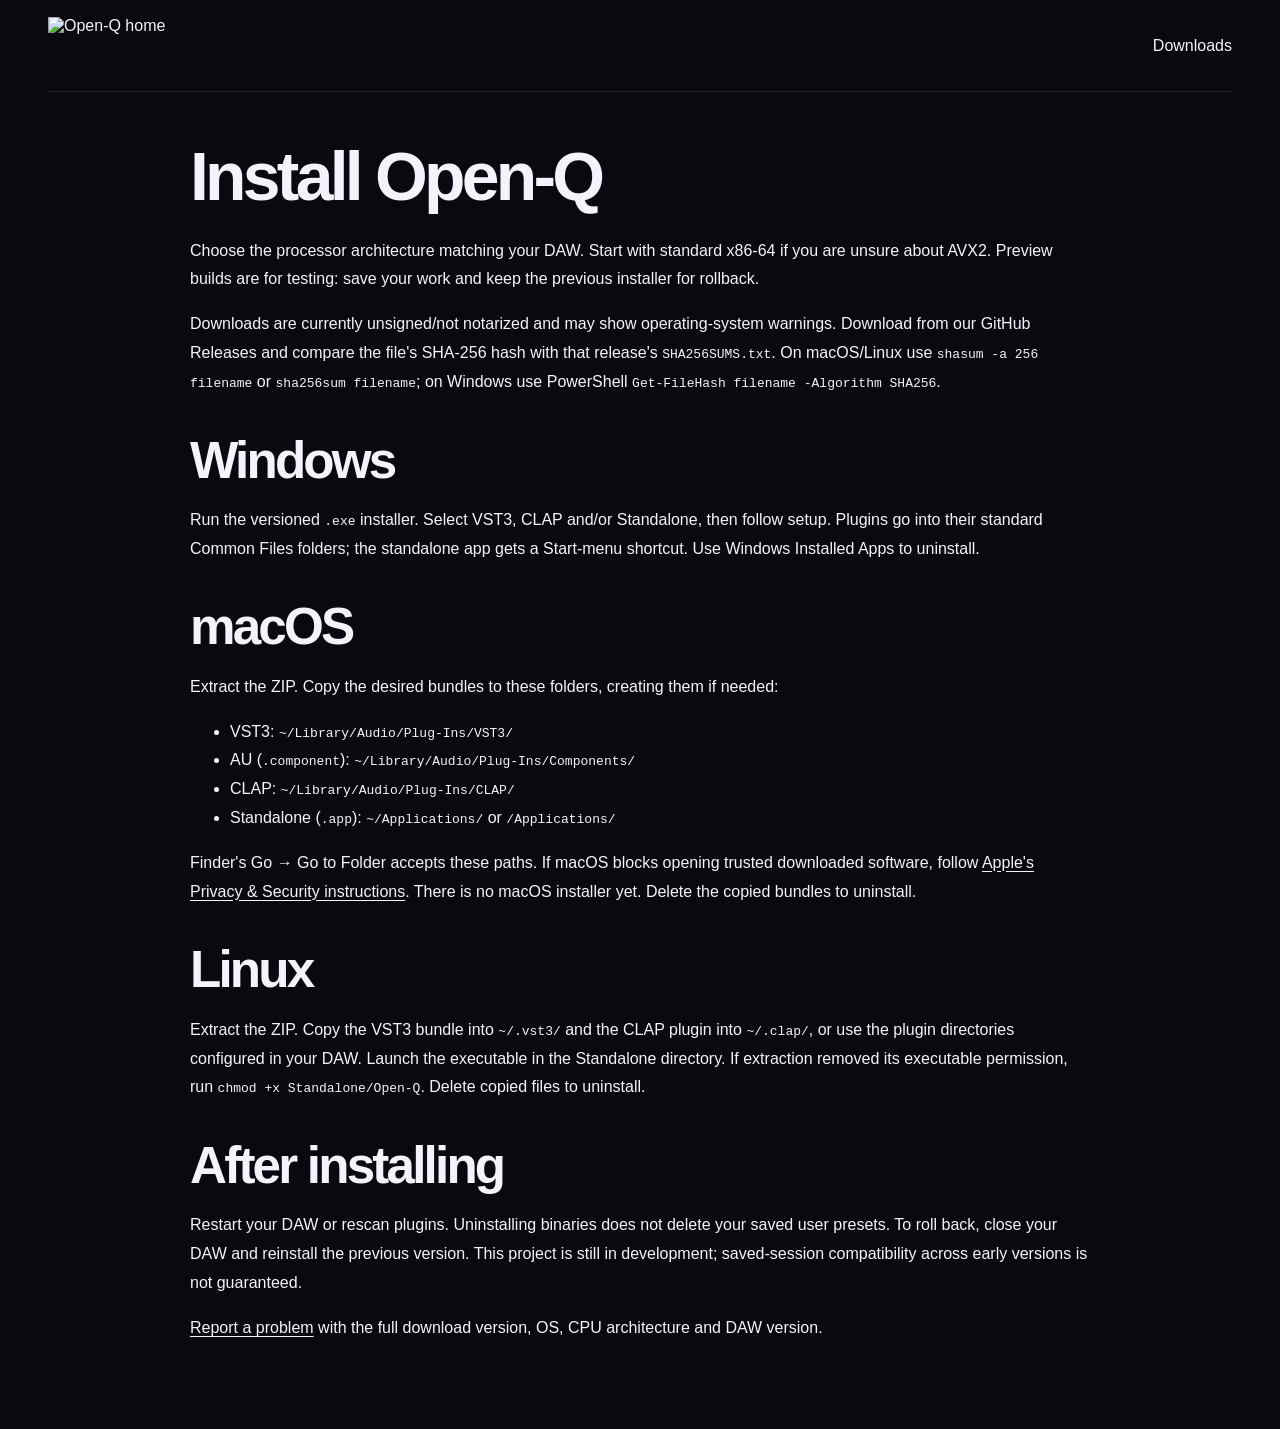
==== website/install.html @ 4629e697 "Add initial website structure and testing for download channels" ====
<!doctype html>
<html lang="en">
<head>
    <meta charset="utf-8">
    <meta name="viewport" content="width=device-width, initial-scale=1">
    <title>Install Open-Q</title>
    <link rel="stylesheet" href="styles.css">
</head>
<body>
    <header class="site-header"><a class="brand" href="index.html"><img src="assets/OpenQ_Logo_White.svg" alt="Open-Q home"></a><a href="index.html#downloads">Downloads</a></header>
    <main class="section-wrap install-guide">
        <h1>Install Open-Q</h1>
        <p>Choose the processor architecture matching your DAW. Start with standard x86-64 if you are unsure about AVX2. Preview builds are for testing: save your work and keep the previous installer for rollback.</p>
        <p>Downloads are currently unsigned/not notarized and may show operating-system warnings. Download from our GitHub Releases and compare the file's SHA-256 hash with that release's <code>SHA256SUMS.txt</code>. On macOS/Linux use <code>shasum -a 256 filename</code> or <code>sha256sum filename</code>; on Windows use PowerShell <code>Get-FileHash filename -Algorithm SHA256</code>.</p>
        <h2>Windows</h2>
        <p>Run the versioned <code>.exe</code> installer. Select VST3, CLAP and/or Standalone, then follow setup. Plugins go into their standard Common Files folders; the standalone app gets a Start-menu shortcut. Use Windows Installed Apps to uninstall.</p>
        <h2>macOS</h2>
        <p>Extract the ZIP. Copy the desired bundles to these folders, creating them if needed:</p>
        <ul>
            <li>VST3: <code>~/Library/Audio/Plug-Ins/VST3/</code></li>
            <li>AU (<code>.component</code>): <code>~/Library/Audio/Plug-Ins/Components/</code></li>
            <li>CLAP: <code>~/Library/Audio/Plug-Ins/CLAP/</code></li>
            <li>Standalone (<code>.app</code>): <code>~/Applications/</code> or <code>/Applications/</code></li>
        </ul>
        <p>Finder's Go → Go to Folder accepts these paths. If macOS blocks opening trusted downloaded software, follow <a href="https://support.apple.com/en-us/102445">Apple's Privacy &amp; Security instructions</a>. There is no macOS installer yet. Delete the copied bundles to uninstall.</p>
        <h2>Linux</h2>
        <p>Extract the ZIP. Copy the VST3 bundle into <code>~/.vst3/</code> and the CLAP plugin into <code>~/.clap/</code>, or use the plugin directories configured in your DAW. Launch the executable in the Standalone directory. If extraction removed its executable permission, run <code>chmod +x Standalone/Open-Q</code>. Delete copied files to uninstall.</p>
        <h2>After installing</h2>
        <p>Restart your DAW or rescan plugins. Uninstalling binaries does not delete your saved user presets. To roll back, close your DAW and reinstall the previous version. This project is still in development; saved-session compatibility across early versions is not guaranteed.</p>
        <p><a href="https://github.com/Yohansenanayake/Open-Q/issues">Report a problem</a> with the full download version, OS, CPU architecture and DAW version.</p>
    </main>
</body>
</html>
---- website/styles.css ----
:root {
    color-scheme: dark;
    --ink: #f3f4fb;
    --muted: #9da2b3;
    --subtle: #6f7486;
    --background: #090a10;
    --surface: #11121b;
    --surface-raised: #171824;
    --line: rgba(215, 220, 255, 0.11);
    --violet: #8b5cff;
    --blue: #667cff;
    --cyan: #a4e7f2;
    --mono: "SFMono-Regular", Consolas, "Liberation Mono", monospace;
    --sans: Inter, "Segoe UI", Arial, sans-serif;
    --display: Inter, "Segoe UI", Arial, sans-serif;
}

* {
    box-sizing: border-box;
}

html {
    scroll-behavior: smooth;
}

body {
    margin: 0;
    background: var(--background);
    color: var(--ink);
    font-family: var(--sans);
    -webkit-font-smoothing: antialiased;
}

a {
    color: inherit;
    text-decoration: none;
}

.site-header {
    position: relative;
    z-index: 2;
    display: flex;
    align-items: center;
    justify-content: space-between;
    width: min(1320px, calc(100% - 96px));
    height: 92px;
    margin: 0 auto;
    border-bottom: 1px solid var(--line);
}

.brand {
    display: inline-flex;
    align-items: center;
    width: 145px;
    height: 58px;
}

.brand img,
.footer-brand img {
    display: block;
    width: 100%;
    height: 100%;
    object-fit: contain;
}

.main-nav {
    display: flex;
    gap: 42px;
    margin-left: 50px;
}

.main-nav a,
.site-footer nav a {
    color: #b7bac8;
    font-size: 13px;
    transition: color 160ms ease;
}

.main-nav a:hover,
.site-footer nav a:hover {
    color: var(--ink);
}

.header-download {
    display: inline-flex;
    align-items: center;
    gap: 12px;
    color: var(--ink);
    font-size: 13px;
    font-weight: 700;
}

.header-download span {
    color: var(--cyan);
}

.hero {
    position: relative;
    display: grid;
    grid-template-columns: minmax(330px, 0.82fr) minmax(0, 1.18fr);
    align-items: center;
    gap: 4.5%;
    width: min(1320px, calc(100% - 96px));
    min-height: 640px;
    margin: 0 auto;
    padding: 46px 0 76px;
}

.hero-glow {
    position: absolute;
    z-index: -1;
    top: 44px;
    left: -180px;
    width: 550px;
    height: 460px;
    border-radius: 50%;
    background: radial-gradient(ellipse, rgba(90, 67, 196, 0.13), transparent 68%);
    pointer-events: none;
}

.hero-copy {
    position: relative;
    z-index: 1;
    padding: 0 0 26px;
}

.eyebrow {
    margin: 0 0 22px;
    color: #b8a7ff;
    font: 500 10px/1.4 var(--mono);
    letter-spacing: 0.15em;
}

.status-dot {
    display: inline-block;
    width: 7px;
    height: 7px;
    margin: 0 8px 1px 0;
    border-radius: 50%;
    background: #91e2d3;
    box-shadow: 0 0 12px rgba(145, 226, 211, 0.5);
}

h1,
h2,
h3,
h4,
p {
    margin-top: 0;
}

h1,
h2 {
    font-family: var(--display);
    letter-spacing: -0.055em;
}

h1 {
    margin-bottom: 24px;
    font-size: clamp(48px, 5.3vw, 76px);
    font-weight: 600;
    line-height: 1.04;
}

h1 span,
h2 span {
    color: #aaa1c7;
    font-weight: 400;
}

.hero-description {
    max-width: 470px;
    margin-bottom: 32px;
    color: #a5a8b7;
    font-size: 16px;
    line-height: 1.8;
}

.hero-actions {
    display: flex;
    flex-wrap: wrap;
    gap: 12px;
}

.button {
    display: inline-flex;
    min-height: 50px;
    align-items: center;
    justify-content: center;
    gap: 22px;
    padding: 0 20px;
    border: 1px solid transparent;
    border-radius: 6px;
    font-size: 12px;
    font-weight: 700;
    transition: transform 160ms ease, border-color 160ms ease, background 160ms ease;
}

.button:hover {
    transform: translateY(-2px);
}

.button-primary {
    background: linear-gradient(110deg, #8261f5, #7356df);
    box-shadow: 0 9px 30px rgba(93, 65, 215, 0.22);
}

.button-primary:hover {
    background: linear-gradient(110deg, #967cff, #8368f0);
}

.button-secondary {
    border-color: rgba(226, 226, 244, 0.18);
    color: #e6e5ee;
}

.button-secondary:hover {
    border-color: rgba(226, 226, 244, 0.42);
}

.hero-note {
    margin: 16px 0 25px;
    color: var(--subtle);
    font-size: 11px;
}

.format-list {
    display: flex;
    flex-wrap: wrap;
    gap: 8px;
}

.format-list span {
    padding: 7px 10px;
    border: 1px solid var(--line);
    border-radius: 3px;
    color: #b1b5c5;
    font: 10px var(--mono);
    letter-spacing: 0.02em;
}

.hero-art {
    position: relative;
    align-self: center;
    margin-right: -110px;
}

.hero-art::before {
    position: absolute;
    z-index: -1;
    inset: 12% 0 6% 14%;
    border-radius: 50%;
    background: rgba(92, 63, 209, 0.2);
    content: "";
    filter: blur(80px);
}

.hero-art img {
    display: block;
    width: 100%;
    border: 1px solid rgba(155, 159, 255, 0.14);
    border-radius: 5px;
    box-shadow: 0 24px 80px rgba(0, 0, 0, 0.42);
}

.art-caption {
    display: flex;
    align-items: center;
    gap: 10px;
    margin-top: 15px;
    color: #777b8c;
    font: 9px var(--mono);
    letter-spacing: 0.13em;
}

.caption-line {
    width: 22px;
    height: 1px;
    background: var(--violet);
}

.scroll-cue {
    position: absolute;
    bottom: 24px;
    left: 0;
    display: flex;
    align-items: center;
    gap: 10px;
    color: #797d8d;
    font: 9px var(--mono);
    letter-spacing: 0.12em;
}

.scroll-cue span {
    color: var(--cyan);
    font-size: 15px;
}

.section-wrap {
    width: min(1120px, calc(100% - 96px));
    margin-right: auto;
    margin-left: auto;
}

.intro {
    padding-top: 116px;
    padding-bottom: 120px;
    border-top: 1px solid var(--line);
}

.section-heading {
    max-width: 570px;
}

.section-heading .eyebrow,
.screen-heading .eyebrow,
.support-copy .eyebrow {
    margin-bottom: 17px;
}

h2 {
    margin-bottom: 17px;
    font-size: clamp(36px, 4vw, 52px);
    font-weight: 600;
    line-height: 1.12;
}

.section-heading > p:last-child,
.screen-heading > p,
.support-copy > p:not(.eyebrow) {
    color: var(--muted);
    font-size: 14px;
    line-height: 1.8;
}

.feature-grid {
    display: grid;
    grid-template-columns: repeat(3, 1fr);
    gap: 16px;
    margin-top: 56px;
}

.feature-card {
    min-height: 190px;
    padding: 27px 25px;
    border: 1px solid var(--line);
    background: linear-gradient(135deg, rgba(255, 255, 255, 0.025), rgba(255, 255, 255, 0.005));
}

.feature-number {
    display: inline-block;
    margin-bottom: 28px;
    color: #a895ff;
    font: 11px var(--mono);
}

.feature-card h3,
.download-card h4 {
    margin-bottom: 9px;
    font-family: var(--display);
    font-size: 16px;
    font-weight: 600;
    letter-spacing: -0.02em;
}

.feature-card p,
.download-card > p {
    margin-bottom: 0;
    color: var(--muted);
    font-size: 12px;
    line-height: 1.75;
}

.screen-section {
    padding-bottom: 122px;
}

.screen-heading {
    display: flex;
    align-items: end;
    justify-content: space-between;
    gap: 40px;
    margin-bottom: 34px;
}

.screen-heading h2 {
    margin-bottom: 0;
}

.screen-heading > p {
    max-width: 360px;
    margin-bottom: 5px;
}

.editor-screenshot {
    display: block;
    width: 100%;
    height: auto;
    border: 1px solid rgba(191, 181, 255, 0.17);
    border-radius: 5px;
    box-shadow: 0 25px 70px rgba(0, 0, 0, 0.38);
}

.secondary-shot {
    display: grid;
    grid-template-columns: minmax(220px, 0.7fr) 1fr;
    align-items: center;
    gap: 30px;
    max-width: 710px;
    margin: 26px 0 0 auto;
}

.secondary-shot > p {
    margin: 0;
    color: var(--muted);
    font-size: 12px;
    line-height: 1.7;
}

.download-section {
    padding: 105px 0 100px;
    border-top: 1px solid var(--line);
    border-bottom: 1px solid var(--line);
    background:
        radial-gradient(ellipse at 50% 0, rgba(93, 74, 194, 0.11), transparent 48%),
        #0d0e15;
}

.download-heading {
    max-width: 650px;
    margin: 0 auto;
    text-align: center;
}

.download-grid {
    display: grid;
    grid-template-columns: repeat(3, 1fr);
    align-items: stretch;
    gap: 15px;
    margin-top: 52px;
}

.download-card {
    position: relative;
    display: flex;
    min-height: 322px;
    flex-direction: column;
    align-items: flex-start;
    padding: 27px 24px 22px;
    border: 1px solid var(--line);
    background: rgba(20, 21, 31, 0.78);
}

.download-card-featured {
    border-color: rgba(151, 127, 255, 0.49);
    background: linear-gradient(150deg, rgba(99, 73, 192, 0.13), rgba(20, 21, 31, 0.85) 47%);
}

.recommended-label {
    position: absolute;
    top: -1px;
    right: 18px;
    padding: 7px 9px;
    background: #6951be;
    color: #f4efff;
    font: 8px var(--mono);
    letter-spacing: 0.1em;
}

.platform-icon {
    display: grid;
    width: 34px;
    height: 34px;
    place-items: center;
    margin-bottom: 17px;
    border: 1px solid rgba(199, 193, 255, 0.18);
    border-radius: 4px;
    color: #bcb0ff;
    font-size: 19px;
}

.download-card h4 {
    margin-bottom: 8px;
    font-size: 18px;
}

.download-card > p {
    min-height: 42px;
    margin-bottom: 19px;
}

.download-link {
    display: flex;
    width: 100%;
    min-height: 41px;
    align-items: center;
    justify-content: space-between;
    margin-top: auto;
    padding: 0 12px;
    border-radius: 4px;
    background: #7760df;
    color: white;
    font-size: 11px;
    font-weight: 700;
    transition: background 160ms ease;
}

.download-link:hover {
    background: #8d78f5;
}

.download-link-secondary {
    min-height: 34px;
    margin-top: 7px;
    border: 1px solid var(--line);
    background: transparent;
    color: #c2c2d0;
    font-weight: 500;
}

.download-link-secondary:hover {
    background: rgba(255, 255, 255, 0.06);
}

.package-label {
    margin-top: 12px;
    color: #777b8c;
    font: 8px var(--mono);
    letter-spacing: 0.06em;
}

.advanced-builds {
    width: 100%;
    margin-top: 13px;
    border-top: 1px solid var(--line);
    color: #999daf;
    font-size: 10px;
}

.advanced-builds summary {
    padding-top: 11px;
    cursor: pointer;
    list-style-position: inside;
}

.advanced-builds a {
    display: block;
    padding: 9px 0 0 13px;
    color: #b6b5c5;
    line-height: 1.5;
}

.advanced-builds a:hover {
    color: white;
}

.release-note {
    margin: 23px 0 0;
    color: #777b8c;
    font-size: 10px;
    text-align: center;
}

.support-section {
    padding-top: 110px;
    padding-bottom: 110px;
}

.support-card {
    position: relative;
    min-height: 330px;
    overflow: hidden;
    padding: 57px 64px;
    border: 1px solid rgba(180, 161, 255, 0.2);
    background:
        radial-gradient(ellipse at 84% 25%, rgba(125, 80, 212, 0.24), transparent 36%),
        linear-gradient(115deg, #171621, #11121a 70%);
}

.support-copy {
    position: relative;
    z-index: 1;
    max-width: 520px;
}

.support-copy h2 {
    font-size: clamp(37px, 4vw, 50px);
}

.support-copy > p:not(.eyebrow) {
    max-width: 470px;
    margin-bottom: 22px;
}

.button-coffee {
    gap: 12px;
    min-height: 44px;
    border-color: #ffdd00;
    background: #ffdd00;
    color: #171500;
    box-shadow: 0 7px 24px rgba(255, 221, 0, 0.16);
}

.button-coffee:hover {
    border-color: #ffe95c;
    background: #ffe95c;
    box-shadow: 0 9px 28px rgba(255, 221, 0, 0.24);
}

.coffee-icon {
    width: 19px;
    height: 19px;
    flex: 0 0 auto;
    stroke: currentColor;
    stroke-linecap: round;
    stroke-linejoin: round;
    stroke-width: 1.7;
}

.coffee-once {
    padding: 5px 6px;
    border: 1px solid rgba(23, 21, 0, 0.24);
    border-radius: 3px;
    font: 8px var(--mono);
    letter-spacing: 0.05em;
}

.support-orb {
    position: absolute;
    top: -80px;
    right: 8%;
    width: 380px;
    height: 380px;
    border: 1px solid rgba(181, 164, 255, 0.12);
    border-radius: 50%;
    background: radial-gradient(circle at 37% 33%, rgba(126, 87, 255, 0.32), rgba(57, 48, 101, 0.12) 40%, transparent 68%);
    box-shadow: inset 0 0 70px rgba(149, 126, 255, 0.09), 0 0 70px rgba(91, 67, 192, 0.13);
}

.support-orb::before,
.support-orb::after {
    position: absolute;
    inset: 29px;
    border: 1px solid rgba(181, 164, 255, 0.12);
    border-radius: 50%;
    content: "";
}

.support-orb::after {
    inset: 63px;
    border-color: rgba(181, 164, 255, 0.1);
}

.support-stamp {
    position: absolute;
    top: 48px;
    right: 65px;
    display: flex;
    width: 90px;
    height: 90px;
    flex-direction: column;
    align-items: center;
    justify-content: center;
    gap: 4px;
    transform: rotate(9deg);
    border: 1px solid rgba(210, 197, 255, 0.45);
    border-radius: 50%;
    background: rgba(29, 26, 47, 0.78);
    color: #d5ccff;
    text-align: center;
}

.support-stamp span {
    font: 8px/1.4 var(--mono);
    letter-spacing: 0.07em;
}

.support-stamp b {
    font-size: 17px;
    font-weight: 400;
}

.site-footer {
    display: grid;
    grid-template-columns: auto 1fr auto;
    align-items: center;
    gap: 10px 24px;
    width: min(1320px, calc(100% - 96px));
    min-height: 110px;
    margin: 0 auto;
    border-top: 1px solid var(--line);
}

.footer-brand {
    width: 92px;
    height: 37px;
    grid-row: span 2;
}

.site-footer > p {
    margin: 0;
    color: #777b8c;
    font-size: 10px;
}

.site-footer nav {
    display: flex;
    grid-column: 3;
    grid-row: 1;
    gap: 22px;
}

.site-footer nav a,
.copyright {
    color: #85899a;
    font-size: 10px;
}

.copyright {
    grid-column: 3;
    grid-row: 2;
    text-align: right;
}

:focus-visible {
    outline: 2px solid #b5a4ff;
    outline-offset: 4px;
}

@media (max-width: 1000px) {
    .site-header,
    .hero,
    .section-wrap,
    .site-footer {
        width: min(100% - 56px, 800px);
    }

    .hero {
        grid-template-columns: 1fr 1.15fr;
        gap: 24px;
        min-height: 570px;
    }

    .hero-art {
        margin-right: -70px;
    }

    .main-nav {
        gap: 24px;
        margin-left: 0;
    }

    .support-card {
        padding-left: 42px;
    }

    .support-orb {
        right: -7%;
    }

    .support-stamp {
        right: 25px;
    }
}

@media (max-width: 720px) {
    .site-header,
    .hero,
    .section-wrap,
    .site-footer {
        width: calc(100% - 40px);
    }

    .site-header {
        height: 76px;
    }

    .brand {
        width: 112px;
        height: 45px;
    }

    .main-nav {
        display: none;
    }

    .header-download {
        font-size: 12px;
    }

    .hero {
        display: flex;
        min-height: auto;
        flex-direction: column;
        align-items: stretch;
        gap: 35px;
        padding: 74px 0 82px;
    }

    .hero-copy {
        padding: 0;
    }

    h1 {
        font-size: clamp(48px, 12vw, 68px);
    }

    .hero-description {
        font-size: 14px;
    }

    .hero-art {
        margin: 0 -12px;
    }

    .art-caption {
        margin-left: 12px;
    }

    .scroll-cue {
        bottom: 26px;
    }

    .intro {
        padding-top: 80px;
        padding-bottom: 84px;
    }

    .feature-grid,
    .download-grid {
        grid-template-columns: 1fr;
        gap: 12px;
        margin-top: 34px;
    }

    .feature-card {
        min-height: 0;
    }

    .feature-number {
        margin-bottom: 18px;
    }

    .screen-section {
        padding-bottom: 82px;
    }

    .screen-heading {
        display: block;
    }

    .screen-heading > p {
        margin-top: 18px;
    }

    .secondary-shot {
        grid-template-columns: 1fr;
        gap: 14px;
        margin-top: 18px;
    }

    .download-section {
        padding: 80px 0;
    }

    .download-card {
        min-height: 300px;
    }

    .download-card > p {
        min-height: 0;
    }

    .support-section {
        padding-top: 70px;
        padding-bottom: 72px;
    }

    .support-card {
        min-height: 0;
        padding: 38px 25px;
    }

    .support-copy {
        max-width: 100%;
    }

    .support-copy > p:not(.eyebrow) {
        max-width: 100%;
    }

    .support-orb {
        top: auto;
        right: -120px;
        bottom: -180px;
        width: 310px;
        height: 310px;
    }

    .support-stamp {
        top: 22px;
        right: 18px;
        width: 65px;
        height: 65px;
    }

    .support-stamp span {
        font-size: 6px;
    }

    .support-stamp b {
        font-size: 13px;
    }

    .site-footer {
        grid-template-columns: 1fr auto;
        gap: 15px;
        padding: 24px 0;
    }

    .footer-brand {
        grid-row: auto;
    }

    .site-footer > p {
        grid-column: 1 / -1;
        grid-row: 2;
    }

    .site-footer nav {
        grid-column: 1 / -1;
        grid-row: 3;
        flex-wrap: wrap;
        gap: 12px 20px;
    }

    .copyright {
        grid-column: 2;
        grid-row: 1;
    }
}

@media (prefers-reduced-motion: reduce) {
    *,
    *::before,
    *::after {
        scroll-behavior: auto !important;
        transition-duration: 0.01ms !important;
    }
}

.release-channel {
    margin-top: 54px;
}

.release-channel > h3 {
    font-size: 26px;
}

.release-channel > h3 span {
    margin-left: 10px;
    color: var(--cyan);
    font: 15px var(--mono);
}

.release-channel > p,
.download-unavailable {
    color: var(--muted);
    line-height: 1.7;
}

.release-links {
    display: flex;
    flex-wrap: wrap;
    gap: 12px 24px;
}

.release-links a,
.release-note a,
.install-guide a {
    text-decoration: underline;
    text-underline-offset: 3px;
}

.release-channel .download-grid {
    margin-top: 24px;
}

.install-guide {
    max-width: 900px;
    padding-top: 50px;
    padding-bottom: 70px;
    line-height: 1.8;
}

.install-guide h2 {
    margin-top: 35px;
}

.install-guide code {
    overflow-wrap: anywhere;
}
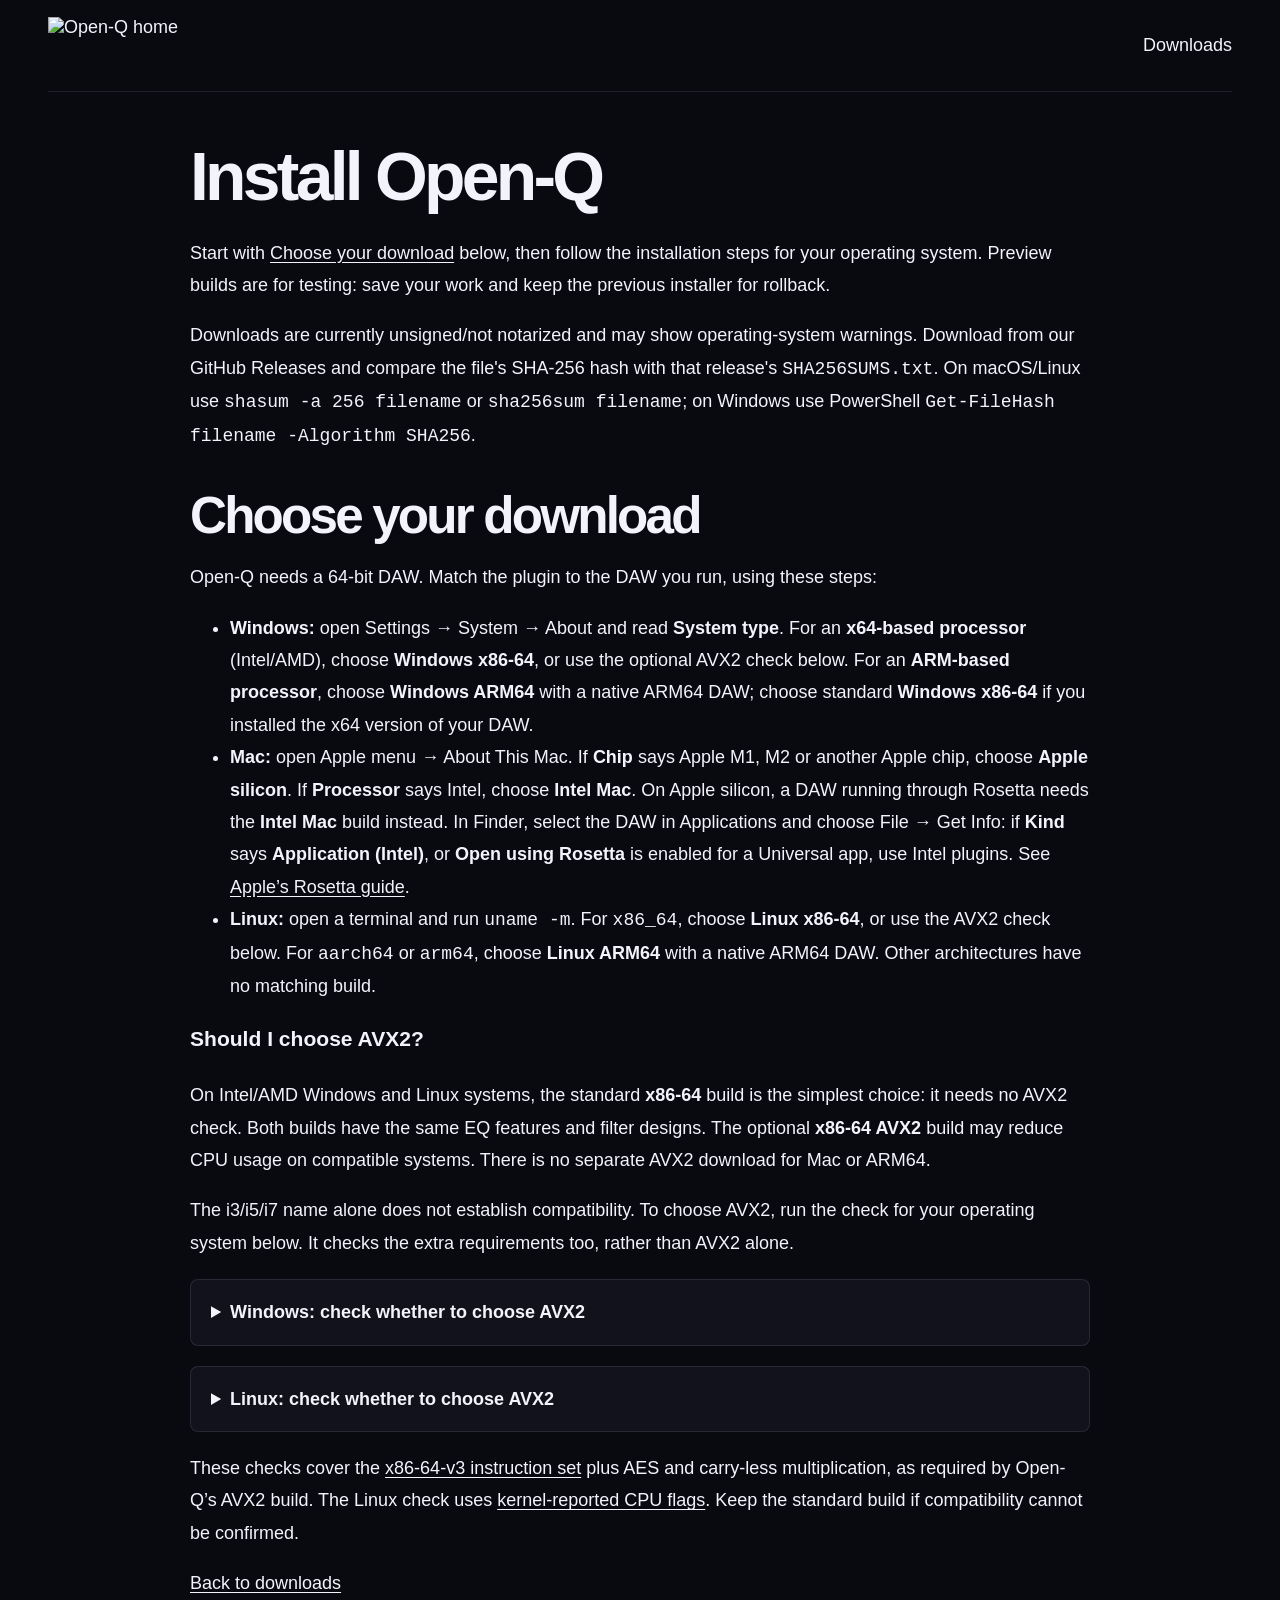
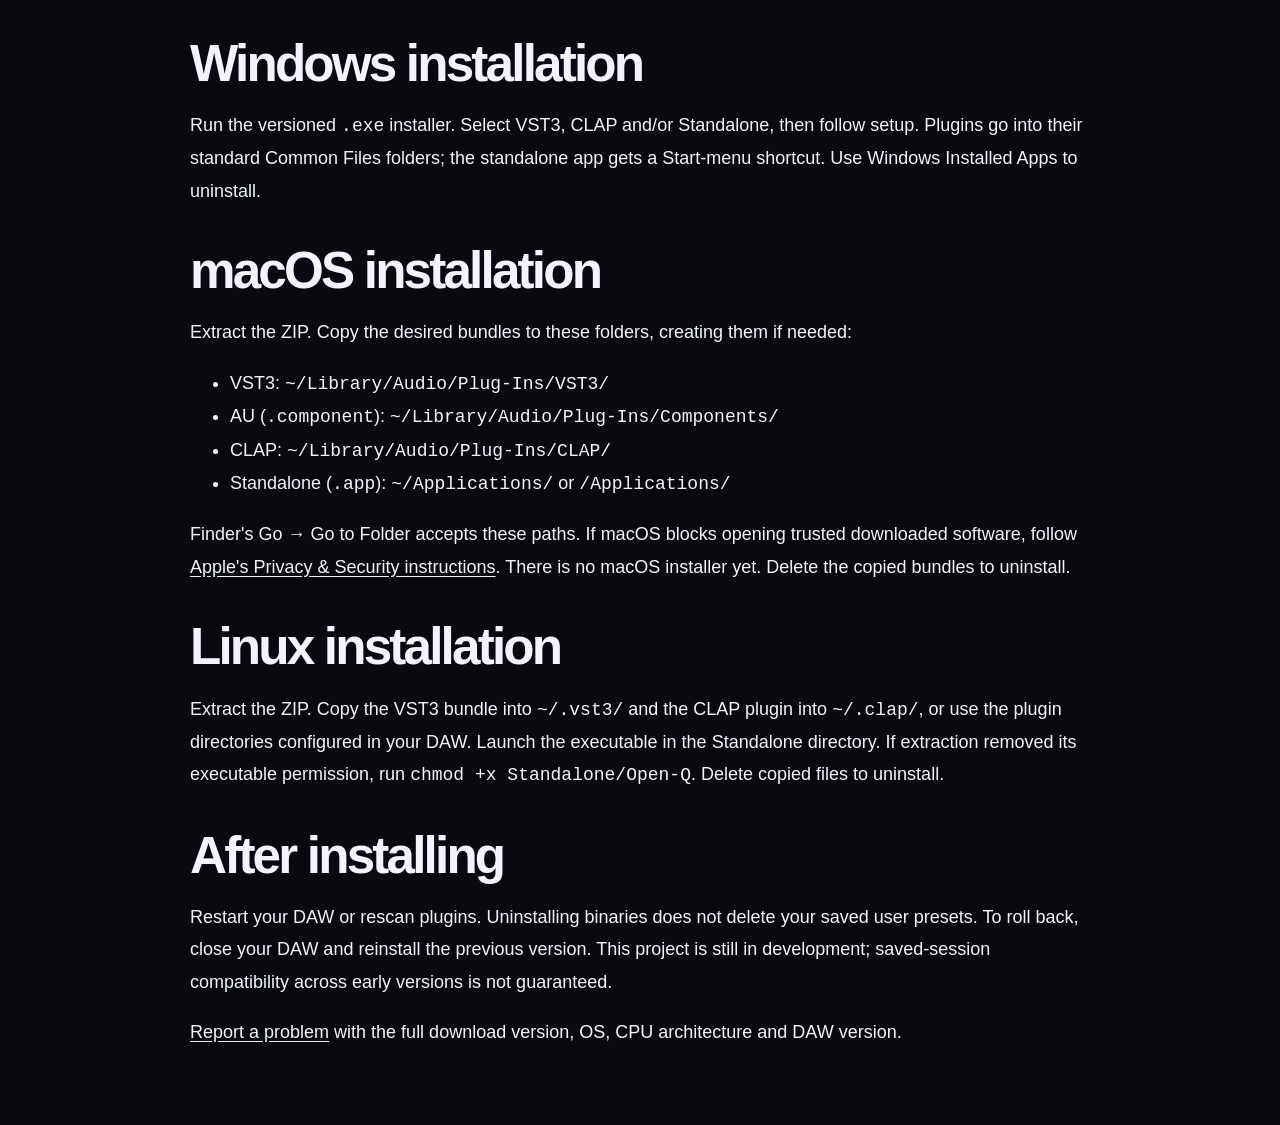
==== commit ccdd3c80: "feat: Enhance installation guide and add compatibility checks for AVX2" ====
--- a/website/install.html
+++ b/website/install.html
@@ -10,11 +10,60 @@
     <header class="site-header"><a class="brand" href="index.html"><img src="assets/OpenQ_Logo_White.svg" alt="Open-Q home"></a><a href="index.html#downloads">Downloads</a></header>
     <main class="section-wrap install-guide">
         <h1>Install Open-Q</h1>
-        <p>Choose the processor architecture matching your DAW. Start with standard x86-64 if you are unsure about AVX2. Preview builds are for testing: save your work and keep the previous installer for rollback.</p>
+        <p>Start with <a href="#choose-build">Choose your download</a> below, then follow the installation steps for your operating system. Preview builds are for testing: save your work and keep the previous installer for rollback.</p>
         <p>Downloads are currently unsigned/not notarized and may show operating-system warnings. Download from our GitHub Releases and compare the file's SHA-256 hash with that release's <code>SHA256SUMS.txt</code>. On macOS/Linux use <code>shasum -a 256 filename</code> or <code>sha256sum filename</code>; on Windows use PowerShell <code>Get-FileHash filename -Algorithm SHA256</code>.</p>
-        <h2>Windows</h2>
+        <section id="choose-build">
+            <h2>Choose your download</h2>
+            <p>Open-Q needs a 64-bit DAW. Match the plugin to the DAW you run, using these steps:</p>
+            <ul>
+                <li><strong>Windows:</strong> open Settings → System → About and read <strong>System type</strong>. For an <strong>x64-based processor</strong> (Intel/AMD), choose <strong>Windows x86-64</strong>, or use the optional AVX2 check below. For an <strong>ARM-based processor</strong>, choose <strong>Windows ARM64</strong> with a native ARM64 DAW; choose standard <strong>Windows x86-64</strong> if you installed the x64 version of your DAW.</li>
+                <li><strong>Mac:</strong> open Apple menu → About This Mac. If <strong>Chip</strong> says Apple M1, M2 or another Apple chip, choose <strong>Apple silicon</strong>. If <strong>Processor</strong> says Intel, choose <strong>Intel Mac</strong>. On Apple silicon, a DAW running through Rosetta needs the <strong>Intel Mac</strong> build instead. In Finder, select the DAW in Applications and choose File → Get Info: if <strong>Kind</strong> says <strong>Application (Intel)</strong>, or <strong>Open using Rosetta</strong> is enabled for a Universal app, use Intel plugins. See <a href="https://support.apple.com/en-us/102527">Apple’s Rosetta guide</a>.</li>
+                <li><strong>Linux:</strong> open a terminal and run <code>uname -m</code>. For <code>x86_64</code>, choose <strong>Linux x86-64</strong>, or use the AVX2 check below. For <code>aarch64</code> or <code>arm64</code>, choose <strong>Linux ARM64</strong> with a native ARM64 DAW. Other architectures have no matching build.</li>
+            </ul>
+            <h3 id="avx2">Should I choose AVX2?</h3>
+            <p>On Intel/AMD Windows and Linux systems, the standard <strong>x86-64</strong> build is the simplest choice: it needs no AVX2 check. Both builds have the same EQ features and filter designs. The optional <strong>x86-64 AVX2</strong> build may reduce CPU usage on compatible systems. There is no separate AVX2 download for Mac or ARM64.</p>
+            <p>The i3/i5/i7 name alone does not establish compatibility. To choose AVX2, run the check for your operating system below. It checks the extra requirements too, rather than AVX2 alone.</p>
+            <details class="compatibility-check">
+                <summary>Windows: check whether to choose AVX2</summary>
+                <ol>
+                    <li>For an Intel/AMD x64-based PC, download <a href="https://learn.microsoft.com/en-us/sysinternals/downloads/coreinfo">Coreinfo from Microsoft</a> and extract its ZIP.</li>
+                    <li>Open the extracted folder in File Explorer. Click the address bar, type <code>powershell</code>, and press Enter.</li>
+                    <li>Paste the whole block below and press Enter. Accept Microsoft’s licence if prompted. This checks your CPU features.</li>
+                </ol>
+                <pre tabindex="0" aria-label="Windows AVX2 compatibility check"><code id="windows-avx2-check">$required = &#x27;AVX AVX2 BMI1 BMI2 F16C FMA LZCNT MOVBE XSAVE OSXSAVE AES PCLMULDQ CX16 LAHF-SAHF POPCNT SSE3 SSSE3 SSE4.1 SSE4.2&#x27;.Split(&#x27; &#x27;)
+$report = &amp; .\Coreinfo64.exe -f 2&gt;&amp;1 | Out-String
+$passed = $LASTEXITCODE -eq 0
+foreach ($feature in $required) {
+    $pattern = &#x27;(?m)^[ \t]*&#x27; + [regex]::Escape($feature) + &#x27;[ \t]+\*&#x27;
+    if ($report -notmatch $pattern) { $passed = $false }
+}
+if ($passed) { &#x27;Choose Windows x86-64 AVX2&#x27; } else { &#x27;Choose Windows x86-64&#x27; }</code></pre>
+                <p><strong>Follow the printed choice:</strong> <code>Choose Windows x86-64 AVX2</code> means select that download under <strong>More builds</strong>. <code>Choose Windows x86-64</code> means select the standard Windows download. If Coreinfo cannot run or no choice appears, use standard x86-64.</p>
+            </details>
+            <details class="compatibility-check">
+                <summary>Linux: check whether to choose AVX2</summary>
+                <p>After confirming <code>uname -m</code> prints <code>x86_64</code>, paste the whole block into your terminal. It reads the CPU features reported by your kernel and checks every listed processor.</p>
+                <pre tabindex="0" aria-label="Linux AVX2 compatibility check"><code id="linux-avx2-check">awk &#x27;
+BEGIN {
+    n = split(&quot;avx avx2 bmi1 bmi2 f16c fma abm movbe xsave aes pclmulqdq cx16 lahf_lm popcnt pni ssse3 sse4_1 sse4_2&quot;, required)
+    ok = 1
+}
+/^flags[[:space:]]*:/ {
+    seen = 1
+    for (i = 1; i &lt;= n; i++)
+        if ($0 !~ (&quot;(^|[[:space:]])&quot; required[i] &quot;([[:space:]]|$)&quot;)) ok = 0
+}
+END { print ((seen &amp;&amp; ok) ? &quot;Choose Linux x86-64 AVX2&quot; : &quot;Choose Linux x86-64&quot;) }
+&#x27; /proc/cpuinfo</code></pre>
+                <p><strong>Follow the printed choice:</strong> <code>Choose Linux x86-64 AVX2</code> means select that download under <strong>More builds</strong>. <code>Choose Linux x86-64</code> means select the standard Linux download. If the command cannot run or no choice appears, use standard x86-64.</p>
+                <p>This is a conservative check: missing kernel information also selects the standard build. In a virtual machine, run it inside the same virtual machine as your DAW.</p>
+            </details>
+            <p>These checks cover the <a href="https://gitlab.com/x86-psABIs/x86-64-ABI/-/blob/master/x86-64-ABI/low-level-sys-info.tex">x86-64-v3 instruction set</a> plus AES and carry-less multiplication, as required by Open-Q’s AVX2 build. The Linux check uses <a href="https://docs.kernel.org/arch/x86/cpuinfo.html">kernel-reported CPU flags</a>. Keep the standard build if compatibility cannot be confirmed.</p>
+            <p><a href="index.html#downloads">Back to downloads</a></p>
+        </section>
+        <h2>Windows installation</h2>
         <p>Run the versioned <code>.exe</code> installer. Select VST3, CLAP and/or Standalone, then follow setup. Plugins go into their standard Common Files folders; the standalone app gets a Start-menu shortcut. Use Windows Installed Apps to uninstall.</p>
-        <h2>macOS</h2>
+        <h2>macOS installation</h2>
         <p>Extract the ZIP. Copy the desired bundles to these folders, creating them if needed:</p>
         <ul>
             <li>VST3: <code>~/Library/Audio/Plug-Ins/VST3/</code></li>
@@ -23,7 +72,7 @@
             <li>Standalone (<code>.app</code>): <code>~/Applications/</code> or <code>/Applications/</code></li>
         </ul>
         <p>Finder's Go → Go to Folder accepts these paths. If macOS blocks opening trusted downloaded software, follow <a href="https://support.apple.com/en-us/102445">Apple's Privacy &amp; Security instructions</a>. There is no macOS installer yet. Delete the copied bundles to uninstall.</p>
-        <h2>Linux</h2>
+        <h2>Linux installation</h2>
         <p>Extract the ZIP. Copy the VST3 bundle into <code>~/.vst3/</code> and the CLAP plugin into <code>~/.clap/</code>, or use the plugin directories configured in your DAW. Launch the executable in the Standalone directory. If extraction removed its executable permission, run <code>chmod +x Standalone/Open-Q</code>. Delete copied files to uninstall.</p>
         <h2>After installing</h2>
         <p>Restart your DAW or rescan plugins. Uninstalling binaries does not delete your saved user presets. To roll back, close your DAW and reinstall the previous version. This project is still in development; saved-session compatibility across early versions is not guaranteed.</p>
--- a/website/styles.css
+++ b/website/styles.css
@@ -1,5 +1,7 @@
 :root {
     color-scheme: dark;
+    --text-small: 1rem;
+    --text-body: 1.125rem;
     --ink: #f3f4fb;
     --muted: #9da2b3;
     --subtle: #6f7486;
@@ -28,6 +30,7 @@
     background: var(--background);
     color: var(--ink);
     font-family: var(--sans);
+    font-size: var(--text-body);
     -webkit-font-smoothing: antialiased;
 }
 
@@ -72,21 +75,68 @@
 .main-nav a,
 .site-footer nav a {
     color: #b7bac8;
-    font-size: 13px;
+    font-size: var(--text-small);
     transition: color 160ms ease;
 }
 
 .main-nav a:hover,
 .site-footer nav a:hover {
     color: var(--ink);
+}
+
+.header-actions {
+    display: flex;
+    align-items: center;
+    gap: 9px;
+}
+
+.github-button {
+    display: inline-flex;
+    min-height: 36px;
+    align-items: center;
+    justify-content: center;
+    gap: 7px;
+    padding: 0 11px;
+    border: 1px solid var(--line);
+    border-radius: 5px;
+    background: rgba(255, 255, 255, 0.035);
+    color: #e4e5ef;
+    font-size: 13px;
+    font-weight: 600;
+    transition: border-color 160ms ease, background 160ms ease, color 160ms ease;
+}
+
+.github-button:hover {
+    border-color: rgba(215, 220, 255, 0.3);
+    background: rgba(255, 255, 255, 0.085);
+    color: white;
+}
+
+.github-star svg {
+    fill: #f0c75e;
+}
+
+.github-code svg {
+    fill: #b7bac8;
+}
+
+.github-code:hover svg {
+    fill: white;
+}
+
+.github-button svg {
+    width: 15px;
+    height: 15px;
+    flex: 0 0 auto;
 }
 
 .header-download {
     display: inline-flex;
     align-items: center;
     gap: 12px;
+    padding-left: 7px;
     color: var(--ink);
-    font-size: 13px;
+    font-size: var(--text-small);
     font-weight: 700;
 }
 
@@ -127,7 +177,7 @@
 .eyebrow {
     margin: 0 0 22px;
     color: #b8a7ff;
-    font: 500 10px/1.4 var(--mono);
+    font: 500 var(--text-small)/1.4 var(--mono);
     letter-spacing: 0.15em;
 }
 
@@ -172,7 +222,7 @@
     max-width: 470px;
     margin-bottom: 32px;
     color: #a5a8b7;
-    font-size: 16px;
+    font-size: var(--text-body);
     line-height: 1.8;
 }
 
@@ -191,7 +241,7 @@
     padding: 0 20px;
     border: 1px solid transparent;
     border-radius: 6px;
-    font-size: 12px;
+    font-size: var(--text-small);
     font-weight: 700;
     transition: transform 160ms ease, border-color 160ms ease, background 160ms ease;
 }
@@ -221,7 +271,7 @@
 .hero-note {
     margin: 16px 0 25px;
     color: var(--subtle);
-    font-size: 11px;
+    font-size: var(--text-small);
 }
 
 .format-list {
@@ -235,14 +285,15 @@
     border: 1px solid var(--line);
     border-radius: 3px;
     color: #b1b5c5;
-    font: 10px var(--mono);
+    font: var(--text-small) var(--mono);
     letter-spacing: 0.02em;
 }
 
 .hero-art {
     position: relative;
     align-self: center;
-    margin-right: -110px;
+    margin-right: 0;
+    padding-right: clamp(16px, 2vw, 32px);
 }
 
 .hero-art::before {
@@ -258,6 +309,7 @@
 .hero-art img {
     display: block;
     width: 100%;
+    height: auto;
     border: 1px solid rgba(155, 159, 255, 0.14);
     border-radius: 5px;
     box-shadow: 0 24px 80px rgba(0, 0, 0, 0.42);
@@ -269,7 +321,7 @@
     gap: 10px;
     margin-top: 15px;
     color: #777b8c;
-    font: 9px var(--mono);
+    font: var(--text-small) var(--mono);
     letter-spacing: 0.13em;
 }
 
@@ -287,13 +339,13 @@
     align-items: center;
     gap: 10px;
     color: #797d8d;
-    font: 9px var(--mono);
+    font: var(--text-small) var(--mono);
     letter-spacing: 0.12em;
 }
 
 .scroll-cue span {
     color: var(--cyan);
-    font-size: 15px;
+    font-size: var(--text-small);
 }
 
 .section-wrap {
@@ -329,7 +381,7 @@
 .screen-heading > p,
 .support-copy > p:not(.eyebrow) {
     color: var(--muted);
-    font-size: 14px;
+    font-size: var(--text-body);
     line-height: 1.8;
 }
 
@@ -351,14 +403,14 @@
     display: inline-block;
     margin-bottom: 28px;
     color: #a895ff;
-    font: 11px var(--mono);
+    font: var(--text-small) var(--mono);
 }
 
 .feature-card h3,
 .download-card h4 {
     margin-bottom: 9px;
     font-family: var(--display);
-    font-size: 16px;
+    font-size: var(--text-body);
     font-weight: 600;
     letter-spacing: -0.02em;
 }
@@ -367,7 +419,7 @@
 .download-card > p {
     margin-bottom: 0;
     color: var(--muted);
-    font-size: 12px;
+    font-size: var(--text-body);
     line-height: 1.75;
 }
 
@@ -401,20 +453,22 @@
     box-shadow: 0 25px 70px rgba(0, 0, 0, 0.38);
 }
 
-.secondary-shot {
+.screenshot-grid {
     display: grid;
-    grid-template-columns: minmax(220px, 0.7fr) 1fr;
-    align-items: center;
-    gap: 30px;
-    max-width: 710px;
-    margin: 26px 0 0 auto;
-}
-
-.secondary-shot > p {
+    grid-template-columns: repeat(2, minmax(0, 1fr));
+    gap: 28px 24px;
+}
+
+.screenshot-grid figure {
+    min-width: 0;
     margin: 0;
+}
+
+.screenshot-grid figcaption {
+    padding-top: 14px;
     color: var(--muted);
-    font-size: 12px;
-    line-height: 1.7;
+    font-size: var(--text-small);
+    line-height: 1.5;
 }
 
 .download-section {
@@ -463,7 +517,7 @@
     padding: 7px 9px;
     background: #6951be;
     color: #f4efff;
-    font: 8px var(--mono);
+    font: var(--text-small) var(--mono);
     letter-spacing: 0.1em;
 }
 
@@ -500,7 +554,7 @@
     border-radius: 4px;
     background: #7760df;
     color: white;
-    font-size: 11px;
+    font-size: var(--text-small);
     font-weight: 700;
     transition: background 160ms ease;
 }
@@ -525,7 +579,7 @@
 .package-label {
     margin-top: 12px;
     color: #777b8c;
-    font: 8px var(--mono);
+    font: var(--text-small) var(--mono);
     letter-spacing: 0.06em;
 }
 
@@ -534,7 +588,7 @@
     margin-top: 13px;
     border-top: 1px solid var(--line);
     color: #999daf;
-    font-size: 10px;
+    font-size: var(--text-small);
 }
 
 .advanced-builds summary {
@@ -557,7 +611,7 @@
 .release-note {
     margin: 23px 0 0;
     color: #777b8c;
-    font-size: 10px;
+    font-size: var(--text-small);
     text-align: center;
 }
 
@@ -592,36 +646,36 @@
     margin-bottom: 22px;
 }
 
-.button-coffee {
+.button-kofi {
     gap: 12px;
+    flex-wrap: wrap;
     min-height: 44px;
-    border-color: #ffdd00;
-    background: #ffdd00;
-    color: #171500;
-    box-shadow: 0 7px 24px rgba(255, 221, 0, 0.16);
-}
-
-.button-coffee:hover {
-    border-color: #ffe95c;
-    background: #ffe95c;
-    box-shadow: 0 9px 28px rgba(255, 221, 0, 0.24);
-}
-
-.coffee-icon {
-    width: 19px;
-    height: 19px;
+    padding-top: 10px;
+    padding-bottom: 10px;
+    border-color: #ff6433;
+    background: #ff6433;
+    color: #202020;
+    box-shadow: 0 7px 24px rgba(255, 100, 51, 0.16);
+}
+
+.button-kofi:hover {
+    border-color: #ff8057;
+    background: #ff8057;
+    box-shadow: 0 9px 28px rgba(255, 100, 51, 0.24);
+}
+
+.kofi-icon {
+    width: 24px;
+    height: 24px;
     flex: 0 0 auto;
-    stroke: currentColor;
-    stroke-linecap: round;
-    stroke-linejoin: round;
-    stroke-width: 1.7;
-}
-
-.coffee-once {
+    object-fit: contain;
+}
+
+.kofi-once {
     padding: 5px 6px;
     border: 1px solid rgba(23, 21, 0, 0.24);
     border-radius: 3px;
-    font: 8px var(--mono);
+    font: var(--text-small) var(--mono);
     letter-spacing: 0.05em;
 }
 
@@ -656,8 +710,8 @@
     top: 48px;
     right: 65px;
     display: flex;
-    width: 90px;
-    height: 90px;
+    width: 116px;
+    height: 116px;
     flex-direction: column;
     align-items: center;
     justify-content: center;
@@ -671,7 +725,7 @@
 }
 
 .support-stamp span {
-    font: 8px/1.4 var(--mono);
+    font: var(--text-small)/1.4 var(--mono);
     letter-spacing: 0.07em;
 }
 
@@ -700,7 +754,7 @@
 .site-footer > p {
     margin: 0;
     color: #777b8c;
-    font-size: 10px;
+    font-size: var(--text-small);
 }
 
 .site-footer nav {
@@ -713,7 +767,7 @@
 .site-footer nav a,
 .copyright {
     color: #85899a;
-    font-size: 10px;
+    font-size: var(--text-small);
 }
 
 .copyright {
@@ -742,12 +796,22 @@
     }
 
     .hero-art {
-        margin-right: -70px;
+        margin-right: 0;
     }
 
     .main-nav {
-        gap: 24px;
+        gap: 14px;
         margin-left: 0;
+    }
+
+    .header-actions {
+        gap: 6px;
+    }
+
+    .github-button {
+        gap: 5px;
+        padding: 0 8px;
+        font-size: 12px;
     }
 
     .support-card {
@@ -784,7 +848,25 @@
         display: none;
     }
 
+    .header-actions {
+        gap: 5px;
+    }
+
+    .github-button {
+        min-height: 34px;
+        gap: 4px;
+        padding: 0 7px;
+        font-size: 11px;
+    }
+
+    .github-button svg {
+        width: 13px;
+        height: 13px;
+    }
+
     .header-download {
+        gap: 5px;
+        padding-left: 2px;
         font-size: 12px;
     }
 
@@ -806,7 +888,7 @@
     }
 
     .hero-description {
-        font-size: 14px;
+        font-size: var(--text-body);
     }
 
     .hero-art {
@@ -853,10 +935,8 @@
         margin-top: 18px;
     }
 
-    .secondary-shot {
+    .screenshot-grid {
         grid-template-columns: 1fr;
-        gap: 14px;
-        margin-top: 18px;
     }
 
     .download-section {
@@ -898,18 +978,18 @@
     }
 
     .support-stamp {
-        top: 22px;
-        right: 18px;
-        width: 65px;
-        height: 65px;
+        position: static;
+        margin: 24px 0 0 auto;
+        width: 116px;
+        height: 116px;
     }
 
     .support-stamp span {
-        font-size: 6px;
+        font-size: var(--text-small);
     }
 
     .support-stamp b {
-        font-size: 13px;
+        font-size: var(--text-small);
     }
 
     .site-footer {
@@ -960,7 +1040,7 @@
 .release-channel > h3 span {
     margin-left: 10px;
     color: var(--cyan);
-    font: 15px var(--mono);
+    font: var(--text-small) var(--mono);
 }
 
 .release-channel > p,
@@ -1000,3 +1080,138 @@
 .install-guide code {
     overflow-wrap: anywhere;
 }
+
+.install-guide .compatibility-check {
+    margin: 20px 0;
+    padding: 16px 20px;
+    border: 1px solid var(--line);
+    border-radius: 8px;
+    background: var(--surface);
+}
+
+.install-guide summary {
+    cursor: pointer;
+    font-weight: 600;
+}
+
+.install-guide pre {
+    max-width: 100%;
+    overflow-x: auto;
+    padding: 16px;
+    background: var(--background);
+    border: 1px solid var(--line);
+    border-radius: 6px;
+    font-family: var(--mono);
+    font-size: var(--text-small);
+    line-height: 1.6;
+}
+
+.install-guide pre code {
+    overflow-wrap: normal;
+}
+
+.comparison-section {
+    padding-top: 72px;
+    padding-bottom: 72px;
+}
+
+/* The hidden attribute keeps inactive controls out of the no-JavaScript view. */
+.comparison-axis-controls,
+.comparison-type-controls,
+.comparison-slope-controls:not([hidden]) {
+    display: flex;
+    flex-wrap: wrap;
+    justify-content: center;
+    gap: 12px;
+    margin: 28px 0;
+}
+
+.comparison-controls button {
+    min-height: 46px;
+    padding: 10px 20px;
+    border: 1px solid #454650;
+    border-radius: 6px;
+    background: #202126;
+    color: #e6e6eb;
+    font: inherit;
+    cursor: pointer;
+}
+
+.comparison-controls button[aria-pressed="true"] {
+    border-color: #b39aff;
+    background: #493770;
+    color: #ffffff;
+}
+
+.comparison-controls button:hover {
+    border-color: #b39aff;
+}
+
+.comparison-slope-controls select {
+    min-height: 46px;
+    padding: 8px 14px;
+    border: 1px solid #454650;
+    border-radius: 6px;
+    background: #202126;
+    color: #e6e6eb;
+    font: inherit;
+}
+
+.comparison-slope-controls label {
+    align-self: center;
+}
+
+.comparison-figure {
+    margin: 28px 0;
+}
+
+.comparison-plot-scroll {
+    overflow-x: auto;
+}
+
+.comparison-figure img {
+    display: block;
+    width: 100%;
+    min-width: 900px;
+    height: auto;
+    border: 1px solid var(--line);
+    border-radius: 6px;
+}
+
+.comparison-figure figcaption,
+.comparison-note {
+    color: #b5b8c6;
+    font-size: var(--text-body);
+    line-height: 1.7;
+}
+
+.comparison-figure figcaption {
+    padding: 12px 0;
+    text-align: center;
+}
+
+.comparison-note a {
+    text-decoration: underline;
+    text-underline-offset: 3px;
+}
+
+.feature-card-highlight {
+    border-color: #8b75ca;
+    background: #191523;
+}
+
+.feature-link {
+    display: inline-flex;
+    align-items: center;
+    gap: 10px;
+    margin-top: 20px;
+    color: #d3c3ff;
+    font-size: var(--text-small);
+    line-height: 1.5;
+    text-decoration: underline;
+    text-underline-offset: 4px;
+}
+
+.comparison-section > .section-heading {
+    max-width: none;
+}
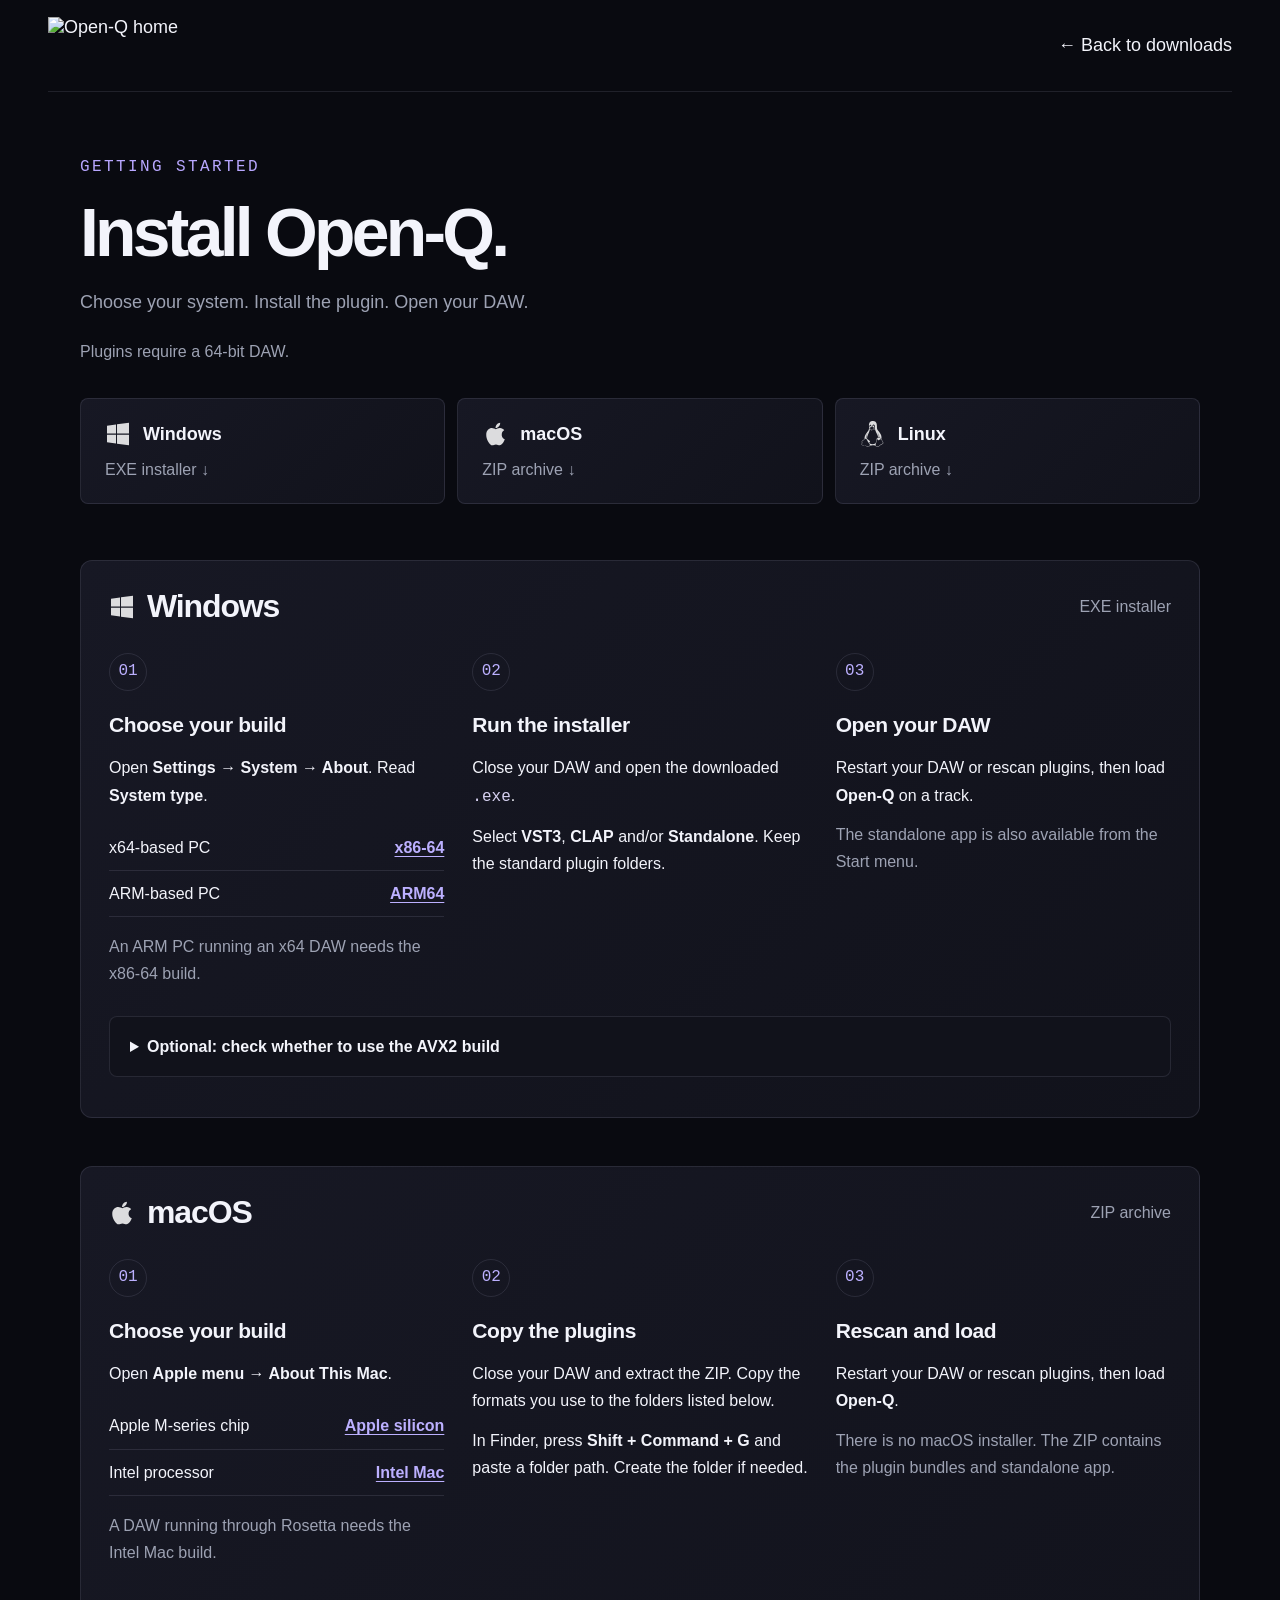
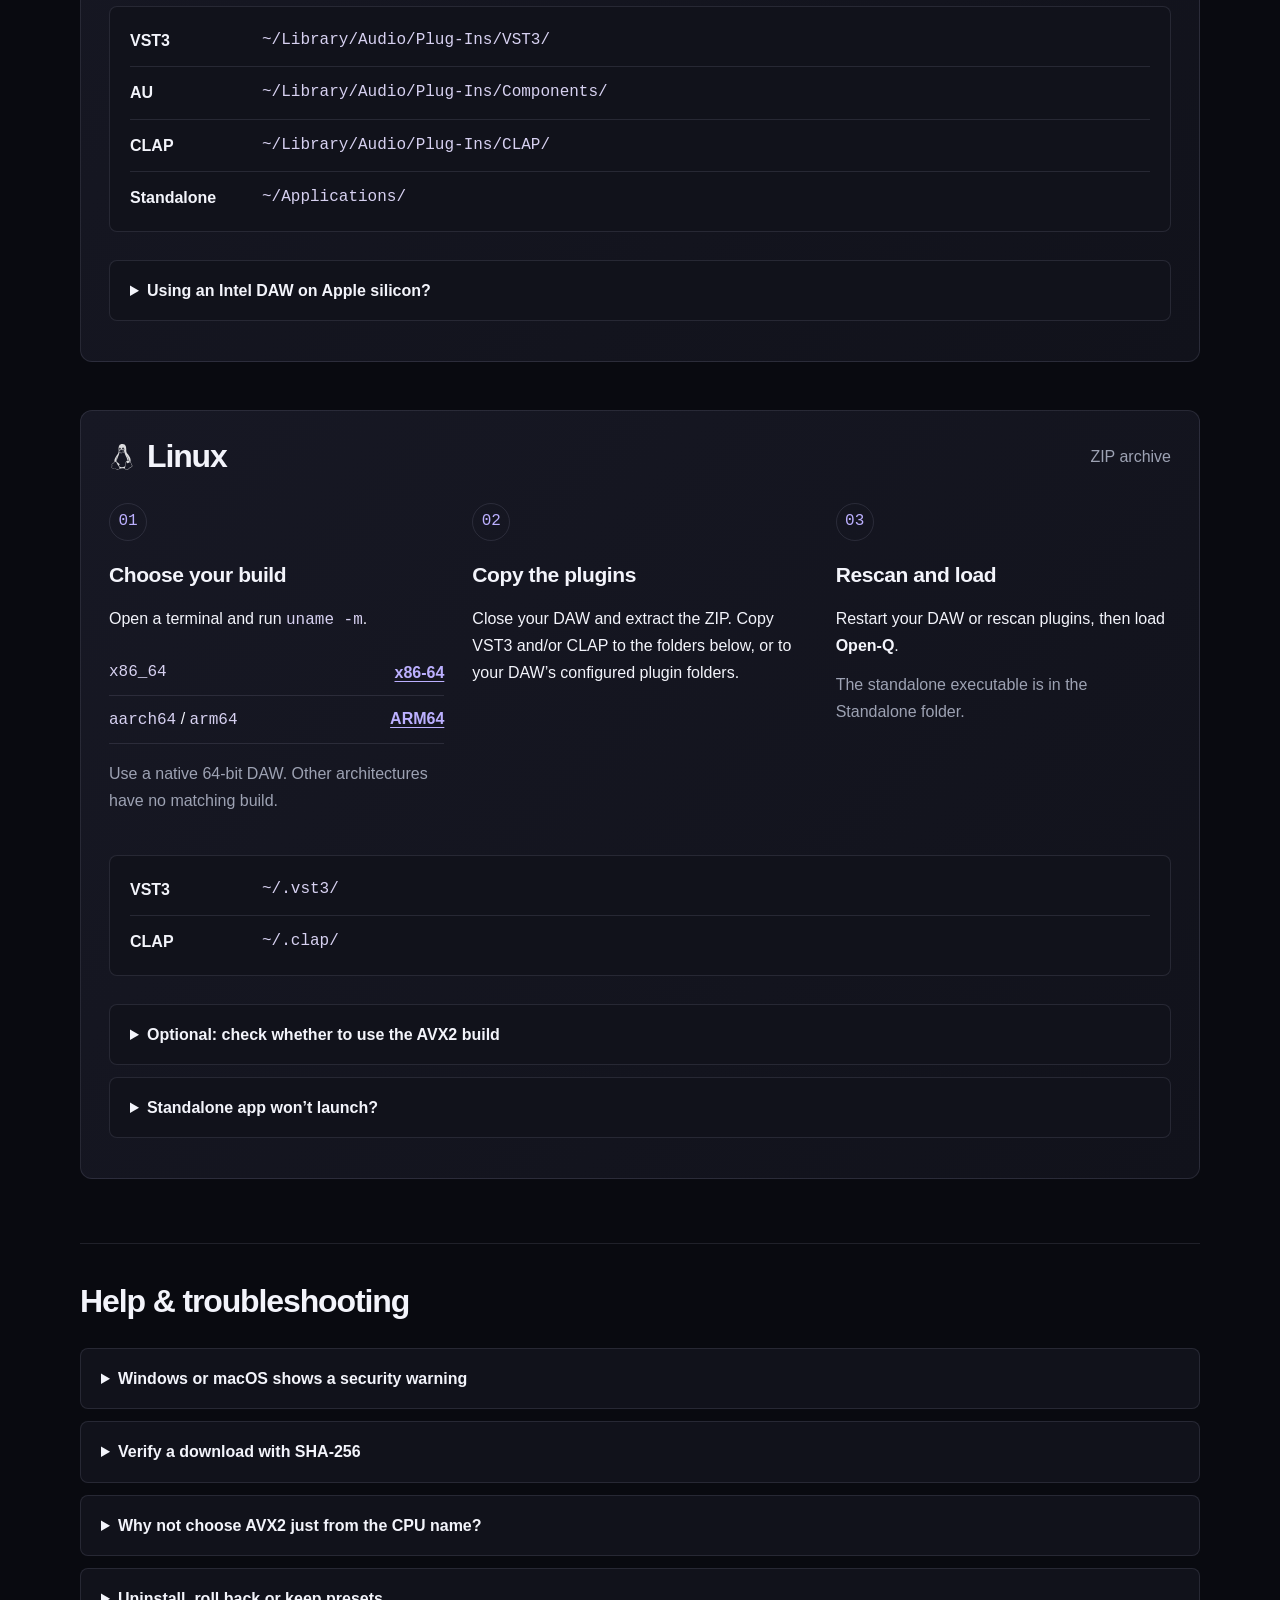
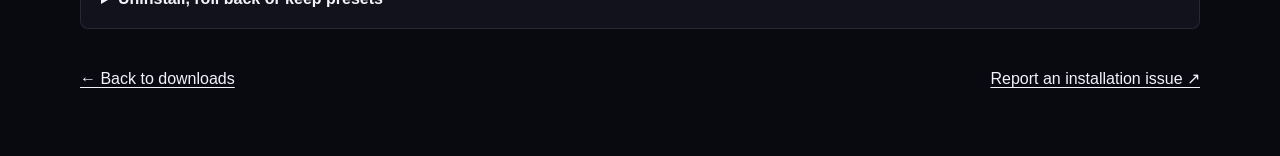
==== commit 0916fd00: "feat(Docc): Refactor styles for download cards and layout improvements" ====
--- a/website/install.html
+++ b/website/install.html
@@ -7,28 +7,48 @@
     <link rel="stylesheet" href="styles.css">
 </head>
 <body>
-    <header class="site-header"><a class="brand" href="index.html"><img src="assets/OpenQ_Logo_White.svg" alt="Open-Q home"></a><a href="index.html#downloads">Downloads</a></header>
+    <header class="site-header guide-header"><a class="brand" href="index.html"><img src="assets/OpenQ_Logo_White.svg" alt="Open-Q home"></a><a href="index.html#downloads">← Back to downloads</a></header>
     <main class="section-wrap install-guide">
-        <h1>Install Open-Q</h1>
-        <p>Start with <a href="#choose-build">Choose your download</a> below, then follow the installation steps for your operating system. Preview builds are for testing: save your work and keep the previous installer for rollback.</p>
-        <p>Downloads are currently unsigned/not notarized and may show operating-system warnings. Download from our GitHub Releases and compare the file's SHA-256 hash with that release's <code>SHA256SUMS.txt</code>. On macOS/Linux use <code>shasum -a 256 filename</code> or <code>sha256sum filename</code>; on Windows use PowerShell <code>Get-FileHash filename -Algorithm SHA256</code>.</p>
-        <section id="choose-build">
-            <h2>Choose your download</h2>
-            <p>Open-Q needs a 64-bit DAW. Match the plugin to the DAW you run, using these steps:</p>
-            <ul>
-                <li><strong>Windows:</strong> open Settings → System → About and read <strong>System type</strong>. For an <strong>x64-based processor</strong> (Intel/AMD), choose <strong>Windows x86-64</strong>, or use the optional AVX2 check below. For an <strong>ARM-based processor</strong>, choose <strong>Windows ARM64</strong> with a native ARM64 DAW; choose standard <strong>Windows x86-64</strong> if you installed the x64 version of your DAW.</li>
-                <li><strong>Mac:</strong> open Apple menu → About This Mac. If <strong>Chip</strong> says Apple M1, M2 or another Apple chip, choose <strong>Apple silicon</strong>. If <strong>Processor</strong> says Intel, choose <strong>Intel Mac</strong>. On Apple silicon, a DAW running through Rosetta needs the <strong>Intel Mac</strong> build instead. In Finder, select the DAW in Applications and choose File → Get Info: if <strong>Kind</strong> says <strong>Application (Intel)</strong>, or <strong>Open using Rosetta</strong> is enabled for a Universal app, use Intel plugins. See <a href="https://support.apple.com/en-us/102527">Apple’s Rosetta guide</a>.</li>
-                <li><strong>Linux:</strong> open a terminal and run <code>uname -m</code>. For <code>x86_64</code>, choose <strong>Linux x86-64</strong>, or use the AVX2 check below. For <code>aarch64</code> or <code>arm64</code>, choose <strong>Linux ARM64</strong> with a native ARM64 DAW. Other architectures have no matching build.</li>
-            </ul>
-            <h3 id="avx2">Should I choose AVX2?</h3>
-            <p>On Intel/AMD Windows and Linux systems, the standard <strong>x86-64</strong> build is the simplest choice: it needs no AVX2 check. Both builds have the same EQ features and filter designs. The optional <strong>x86-64 AVX2</strong> build may reduce CPU usage on compatible systems. There is no separate AVX2 download for Mac or ARM64.</p>
-            <p>The i3/i5/i7 name alone does not establish compatibility. To choose AVX2, run the check for your operating system below. It checks the extra requirements too, rather than AVX2 alone.</p>
+        <div class="guide-intro">
+            <p class="eyebrow">GETTING STARTED</p>
+            <h1>Install Open-Q.</h1>
+            <p>Choose your system. Install the plugin. Open your DAW.</p>
+            <span class="guide-requirement">Plugins require a 64-bit DAW.</span>
+            <!-- INSTALL_RELEASE -->
+        </div>
+        <nav id="choose-build" class="install-os-nav" aria-label="Choose your operating system">
+            <a href="#windows"><strong><img class="brand-icon" src="assets/icons/windows.svg" alt="" width="26" height="26">Windows</strong><span>EXE installer ↓</span></a>
+            <a href="#macos"><strong><img class="brand-icon" src="assets/icons/apple.svg" alt="" width="26" height="26">macOS</strong><span>ZIP archive ↓</span></a>
+            <a href="#linux"><strong><img class="brand-icon" src="assets/icons/linux.svg" alt="" width="26" height="26">Linux</strong><span>ZIP archive ↓</span></a>
+        </nav>
+
+        <section id="windows" class="install-platform" aria-labelledby="windows-title">
+            <div class="install-platform-heading"><h2 id="windows-title"><img class="brand-icon" src="assets/icons/windows.svg" alt="" width="26" height="26">Windows</h2><span>EXE installer</span></div>
+            <ol class="install-steps">
+                <li><h3>Choose your build</h3>
+                    <p>Open <strong>Settings → System → About</strong>. Read <strong>System type</strong>.</p>
+                    <ul class="build-options">
+                        <li><span>x64-based PC</span><a data-download="Windows/x86-64" href="index.html#downloads">x86-64</a></li>
+                        <li><span>ARM-based PC</span><a data-download="Windows/arm64" href="index.html#downloads">ARM64</a></li>
+                    </ul>
+                    <p class="step-note">An ARM PC running an x64 DAW needs the x86-64 build.</p>
+                </li>
+                <li><h3>Run the installer</h3>
+                    <p>Close your DAW and open the downloaded <code>.exe</code>.</p>
+                    <p>Select <strong>VST3</strong>, <strong>CLAP</strong> and/or <strong>Standalone</strong>. Keep the standard plugin folders.</p>
+                </li>
+                <li><h3>Open your DAW</h3>
+                    <p>Restart your DAW or rescan plugins, then load <strong>Open-Q</strong> on a track.</p>
+                    <p class="step-note">The standalone app is also available from the Start menu.</p>
+                </li>
+            </ol>
             <details class="compatibility-check">
-                <summary>Windows: check whether to choose AVX2</summary>
+                <summary>Optional: check whether to use the AVX2 build</summary>
+                <p>For Intel/AMD x64 PCs. Both builds have the same EQ features; AVX2 may reduce CPU usage. The standard x86-64 build needs no AVX2 check.</p>
                 <ol>
-                    <li>For an Intel/AMD x64-based PC, download <a href="https://learn.microsoft.com/en-us/sysinternals/downloads/coreinfo">Coreinfo from Microsoft</a> and extract its ZIP.</li>
-                    <li>Open the extracted folder in File Explorer. Click the address bar, type <code>powershell</code>, and press Enter.</li>
-                    <li>Paste the whole block below and press Enter. Accept Microsoft’s licence if prompted. This checks your CPU features.</li>
+                    <li>Download <a href="https://learn.microsoft.com/en-us/sysinternals/downloads/coreinfo">Microsoft Coreinfo</a> and extract the ZIP.</li>
+                    <li>In that folder, click File Explorer’s address bar, type <code>powershell</code>, and press Enter.</li>
+                    <li>Paste this block. Accept Microsoft’s licence if prompted.</li>
                 </ol>
                 <pre tabindex="0" aria-label="Windows AVX2 compatibility check"><code id="windows-avx2-check">$required = &#x27;AVX AVX2 BMI1 BMI2 F16C FMA LZCNT MOVBE XSAVE OSXSAVE AES PCLMULDQ CX16 LAHF-SAHF POPCNT SSE3 SSSE3 SSE4.1 SSE4.2&#x27;.Split(&#x27; &#x27;)
 $report = &amp; .\Coreinfo64.exe -f 2&gt;&amp;1 | Out-String
@@ -38,11 +58,78 @@
     if ($report -notmatch $pattern) { $passed = $false }
 }
 if ($passed) { &#x27;Choose Windows x86-64 AVX2&#x27; } else { &#x27;Choose Windows x86-64&#x27; }</code></pre>
-                <p><strong>Follow the printed choice:</strong> <code>Choose Windows x86-64 AVX2</code> means select that download under <strong>More builds</strong>. <code>Choose Windows x86-64</code> means select the standard Windows download. If Coreinfo cannot run or no choice appears, use standard x86-64.</p>
+                <p class="check-result"><strong>Result includes AVX2?</strong> Download <a data-download="Windows/x86-64-AVX2" href="index.html#downloads">Intel / AMD · AVX2</a>. Otherwise, download <a data-download="Windows/x86-64" href="index.html#downloads">Intel / AMD (x86-64)</a>. If the check fails, use the main download.</p>
             </details>
+        </section>
+
+        <section id="macos" class="install-platform" aria-labelledby="macos-title">
+            <div class="install-platform-heading"><h2 id="macos-title"><img class="brand-icon" src="assets/icons/apple.svg" alt="" width="26" height="26">macOS</h2><span>ZIP archive</span></div>
+            <ol class="install-steps">
+                <li><h3>Choose your build</h3>
+                    <p>Open <strong>Apple menu → About This Mac</strong>.</p>
+                    <ul class="build-options">
+                        <li><span>Apple M-series chip</span><a data-download="macOS/arm64" href="index.html#downloads">Apple silicon</a></li>
+                        <li><span>Intel processor</span><a data-download="macOS/x86-64" href="index.html#downloads">Intel Mac</a></li>
+                    </ul>
+                    <p class="step-note">A DAW running through Rosetta needs the Intel Mac build.</p>
+                </li>
+                <li><h3>Copy the plugins</h3>
+                    <p>Close your DAW and extract the ZIP. Copy the formats you use to the folders listed below.</p>
+                    <p>In Finder, press <strong>Shift + Command + G</strong> and paste a folder path. Create the folder if needed.</p>
+                </li>
+                <li><h3>Rescan and load</h3>
+                    <p>Restart your DAW or rescan plugins, then load <strong>Open-Q</strong>.</p>
+                    <p class="step-note">There is no macOS installer. The ZIP contains the plugin bundles and standalone app.</p>
+                </li>
+            </ol>
+            <div class="folder-list" aria-label="macOS installation folders">
+                <div><strong>VST3</strong><code>~/Library/Audio/Plug-Ins/VST3/</code></div>
+                <div><strong>AU</strong><code>~/Library/Audio/Plug-Ins/Components/</code></div>
+                <div><strong>CLAP</strong><code>~/Library/Audio/Plug-Ins/CLAP/</code></div>
+                <div><strong>Standalone</strong><code>~/Applications/</code></div>
+            </div>
             <details class="compatibility-check">
-                <summary>Linux: check whether to choose AVX2</summary>
-                <p>After confirming <code>uname -m</code> prints <code>x86_64</code>, paste the whole block into your terminal. It reads the CPU features reported by your kernel and checks every listed processor.</p>
+                <summary>Using an Intel DAW on Apple silicon?</summary>
+                <ol>
+                    <li>Open <strong>Finder → Applications</strong>.</li>
+                    <li>Click your DAW’s app once, then press <strong>Command + I</strong> to open Get Info.</li>
+                    <li>Find the <strong>Kind</strong> field and use the matching choice below.</li>
+                </ol>
+                <ul class="rosetta-choices">
+                    <li><strong>Application (Intel):</strong> download <a data-download="macOS/x86-64" href="index.html#downloads">Intel Mac</a>.</li>
+                    <li><strong>Application (Apple silicon):</strong> download <a data-download="macOS/arm64" href="index.html#downloads">Apple silicon</a>.</li>
+                    <li><strong>Application (Universal):</strong> look for the <strong>Open using Rosetta</strong> checkbox. If it is checked, download <a data-download="macOS/x86-64" href="index.html#downloads">Intel Mac</a>. If it is unchecked, download <a data-download="macOS/arm64" href="index.html#downloads">Apple silicon</a>.</li>
+                </ul>
+                <p><a href="https://support.apple.com/en-us/102527">Apple’s Rosetta guide ↗</a></p>
+            </details>
+        </section>
+
+        <section id="linux" class="install-platform" aria-labelledby="linux-title">
+            <div class="install-platform-heading"><h2 id="linux-title"><img class="brand-icon" src="assets/icons/linux.svg" alt="" width="26" height="26">Linux</h2><span>ZIP archive</span></div>
+            <ol class="install-steps">
+                <li><h3>Choose your build</h3>
+                    <p>Open a terminal and run <code>uname -m</code>.</p>
+                    <ul class="build-options">
+                        <li><code>x86_64</code><a data-download="Linux/x86-64" href="index.html#downloads">x86-64</a></li>
+                        <li><span><code>aarch64</code> / <code>arm64</code></span><a data-download="Linux/arm64" href="index.html#downloads">ARM64</a></li>
+                    </ul>
+                    <p class="step-note">Use a native 64-bit DAW. Other architectures have no matching build.</p>
+                </li>
+                <li><h3>Copy the plugins</h3>
+                    <p>Close your DAW and extract the ZIP. Copy VST3 and/or CLAP to the folders below, or to your DAW’s configured plugin folders.</p>
+                </li>
+                <li><h3>Rescan and load</h3>
+                    <p>Restart your DAW or rescan plugins, then load <strong>Open-Q</strong>.</p>
+                    <p class="step-note">The standalone executable is in the Standalone folder.</p>
+                </li>
+            </ol>
+            <div class="folder-list" aria-label="Linux installation folders">
+                <div><strong>VST3</strong><code>~/.vst3/</code></div>
+                <div><strong>CLAP</strong><code>~/.clap/</code></div>
+            </div>
+            <details class="compatibility-check">
+                <summary>Optional: check whether to use the AVX2 build</summary>
+                <p>For <code>x86_64</code> systems. Paste this block into your terminal. It checks every processor listed by your kernel.</p>
                 <pre tabindex="0" aria-label="Linux AVX2 compatibility check"><code id="linux-avx2-check">awk &#x27;
 BEGIN {
     n = split(&quot;avx avx2 bmi1 bmi2 f16c fma abm movbe xsave aes pclmulqdq cx16 lahf_lm popcnt pni ssse3 sse4_1 sse4_2&quot;, required)
@@ -55,28 +142,46 @@
 }
 END { print ((seen &amp;&amp; ok) ? &quot;Choose Linux x86-64 AVX2&quot; : &quot;Choose Linux x86-64&quot;) }
 &#x27; /proc/cpuinfo</code></pre>
-                <p><strong>Follow the printed choice:</strong> <code>Choose Linux x86-64 AVX2</code> means select that download under <strong>More builds</strong>. <code>Choose Linux x86-64</code> means select the standard Linux download. If the command cannot run or no choice appears, use standard x86-64.</p>
-                <p>This is a conservative check: missing kernel information also selects the standard build. In a virtual machine, run it inside the same virtual machine as your DAW.</p>
+                <p class="check-result"><strong>Result includes AVX2?</strong> Download <a data-download="Linux/x86-64-AVX2" href="index.html#downloads">Intel / AMD · AVX2</a>. Otherwise, download <a data-download="Linux/x86-64" href="index.html#downloads">Intel / AMD (x86-64)</a>. Missing information or a failed check means use the main download.</p>
+                <p>Run the check in the same virtual machine as your DAW, if applicable.</p>
             </details>
-            <p>These checks cover the <a href="https://gitlab.com/x86-psABIs/x86-64-ABI/-/blob/master/x86-64-ABI/low-level-sys-info.tex">x86-64-v3 instruction set</a> plus AES and carry-less multiplication, as required by Open-Q’s AVX2 build. The Linux check uses <a href="https://docs.kernel.org/arch/x86/cpuinfo.html">kernel-reported CPU flags</a>. Keep the standard build if compatibility cannot be confirmed.</p>
-            <p><a href="index.html#downloads">Back to downloads</a></p>
+            <details class="compatibility-check">
+                <summary>Standalone app won’t launch?</summary>
+                <p>If extraction removed the executable permission, open a terminal in the extracted ZIP folder and run:</p>
+                <pre tabindex="0"><code>chmod +x Standalone/Open-Q</code></pre>
+            </details>
         </section>
-        <h2>Windows installation</h2>
-        <p>Run the versioned <code>.exe</code> installer. Select VST3, CLAP and/or Standalone, then follow setup. Plugins go into their standard Common Files folders; the standalone app gets a Start-menu shortcut. Use Windows Installed Apps to uninstall.</p>
-        <h2>macOS installation</h2>
-        <p>Extract the ZIP. Copy the desired bundles to these folders, creating them if needed:</p>
-        <ul>
-            <li>VST3: <code>~/Library/Audio/Plug-Ins/VST3/</code></li>
-            <li>AU (<code>.component</code>): <code>~/Library/Audio/Plug-Ins/Components/</code></li>
-            <li>CLAP: <code>~/Library/Audio/Plug-Ins/CLAP/</code></li>
-            <li>Standalone (<code>.app</code>): <code>~/Applications/</code> or <code>/Applications/</code></li>
-        </ul>
-        <p>Finder's Go → Go to Folder accepts these paths. If macOS blocks opening trusted downloaded software, follow <a href="https://support.apple.com/en-us/102445">Apple's Privacy &amp; Security instructions</a>. There is no macOS installer yet. Delete the copied bundles to uninstall.</p>
-        <h2>Linux installation</h2>
-        <p>Extract the ZIP. Copy the VST3 bundle into <code>~/.vst3/</code> and the CLAP plugin into <code>~/.clap/</code>, or use the plugin directories configured in your DAW. Launch the executable in the Standalone directory. If extraction removed its executable permission, run <code>chmod +x Standalone/Open-Q</code>. Delete copied files to uninstall.</p>
-        <h2>After installing</h2>
-        <p>Restart your DAW or rescan plugins. Uninstalling binaries does not delete your saved user presets. To roll back, close your DAW and reinstall the previous version. This project is still in development; saved-session compatibility across early versions is not guaranteed.</p>
-        <p><a href="https://github.com/Yohansenanayake/Open-Q/issues">Report a problem</a> with the full download version, OS, CPU architecture and DAW version.</p>
+
+        <section class="install-support" aria-labelledby="install-help-title">
+            <h2 id="install-help-title">Help &amp; troubleshooting</h2>
+            <details class="compatibility-check">
+                <summary>Windows or macOS shows a security warning</summary>
+                <p>These beta builds are unsigned, and macOS builds are not notarized. Download only from <a href="https://github.com/Yohansenanayake/Open-Q/releases">Open-Q’s GitHub Releases</a>.</p>
+                <p>On macOS, follow <a href="https://support.apple.com/en-us/102445">Apple’s Privacy &amp; Security instructions</a> for trusted downloaded software.</p>
+            </details>
+            <details class="compatibility-check">
+                <summary>Verify a download with SHA-256</summary>
+                <p>Replace <code>filename</code> with your downloaded file’s name. Compare the result with <code>SHA256SUMS.txt</code> from the same release.</p>
+                <p><strong>Windows · PowerShell</strong></p>
+                <pre tabindex="0"><code>Get-FileHash "filename" -Algorithm SHA256</code></pre>
+                <p><strong>macOS · Terminal</strong></p>
+                <pre tabindex="0"><code>shasum -a 256 "filename"</code></pre>
+                <p><strong>Linux · Terminal</strong></p>
+                <pre tabindex="0"><code>sha256sum "filename"</code></pre>
+            </details>
+            <details class="compatibility-check">
+                <summary id="avx2">Why not choose AVX2 just from the CPU name?</summary>
+                <p>The i3/i5/i7 label alone does not establish compatibility. Open-Q’s AVX2 build requires <a href="https://gitlab.com/x86-psABIs/x86-64-ABI/-/blob/master/x86-64-ABI/low-level-sys-info.tex">x86-64-v3</a> plus AES and carry-less multiplication. The checks above include these extra requirements.</p>
+                <p>The <a href="https://docs.kernel.org/arch/x86/cpuinfo.html">Linux kernel’s feature list</a> can be incomplete; its check conservatively selects the standard build when information is missing. There is no separate AVX2 download for Mac or ARM64.</p>
+            </details>
+            <details class="compatibility-check">
+                <summary>Uninstall, roll back or keep presets</summary>
+                <p><strong>Windows:</strong> uninstall through Installed Apps. <strong>macOS/Linux:</strong> delete the copied plugins and standalone app. Your saved user presets remain.</p>
+                <p>To roll back, close your DAW and reinstall the previous version. Keep a copy of its installer or ZIP.</p>
+                <p>Early beta versions may change saved-session compatibility. Save your work before testing.</p>
+            </details>
+            <div class="guide-footer"><a href="index.html#downloads">← Back to downloads</a><a href="https://github.com/Yohansenanayake/Open-Q/issues">Report an installation issue ↗</a></div>
+        </section>
     </main>
 </body>
 </html>
--- a/website/styles.css
+++ b/website/styles.css
@@ -415,8 +415,7 @@
     letter-spacing: -0.02em;
 }
 
-.feature-card p,
-.download-card > p {
+.feature-card p {
     margin-bottom: 0;
     color: var(--muted);
     font-size: var(--text-body);
@@ -488,129 +487,158 @@
 
 .download-grid {
     display: grid;
-    grid-template-columns: repeat(3, 1fr);
-    align-items: stretch;
-    gap: 15px;
-    margin-top: 52px;
+    grid-template-columns: repeat(3, minmax(0, 1fr));
+    align-items: start;
+    gap: 18px;
+    margin-top: 28px;
 }
 
 .download-card {
-    position: relative;
-    display: flex;
-    min-height: 322px;
-    flex-direction: column;
-    align-items: flex-start;
-    padding: 27px 24px 22px;
+    min-width: 0;
+    padding: 24px;
     border: 1px solid var(--line);
-    background: rgba(20, 21, 31, 0.78);
-}
-
-.download-card-featured {
-    border-color: rgba(151, 127, 255, 0.49);
-    background: linear-gradient(150deg, rgba(99, 73, 192, 0.13), rgba(20, 21, 31, 0.85) 47%);
-}
-
-.recommended-label {
-    position: absolute;
-    top: -1px;
-    right: 18px;
-    padding: 7px 9px;
-    background: #6951be;
-    color: #f4efff;
-    font: var(--text-small) var(--mono);
-    letter-spacing: 0.1em;
+    border-radius: 10px;
+    background: var(--surface);
+}
+
+.download-card-heading {
+    display: flex;
+    align-items: center;
+    gap: 14px;
 }
 
 .platform-icon {
     display: grid;
-    width: 34px;
-    height: 34px;
+    width: 42px;
+    height: 42px;
+    flex: 0 0 auto;
     place-items: center;
-    margin-bottom: 17px;
-    border: 1px solid rgba(199, 193, 255, 0.18);
-    border-radius: 4px;
+    border: 1px solid var(--line);
+    border-radius: 8px;
     color: #bcb0ff;
-    font-size: 19px;
+    font-size: 22px;
+}
+
+.brand-icon {
+    display: inline-block;
+    flex: 0 0 auto;
+    object-fit: contain;
+    filter: brightness(0) invert(1);
+    opacity: 0.85;
 }
 
 .download-card h4 {
-    margin-bottom: 8px;
-    font-size: 18px;
-}
-
-.download-card > p {
-    min-height: 42px;
-    margin-bottom: 19px;
+    margin: 0 0 4px;
+    font-size: 20px;
+}
+
+.download-card-heading p {
+    margin: 0;
+    color: var(--muted);
+    font-size: var(--text-small);
+}
+
+.download-actions {
+    display: grid;
+    gap: 10px;
+    margin-top: 24px;
+}
+
+.download-link,
+.alternate-download {
+    display: flex;
+    width: 100%;
+    min-height: 48px;
+    align-items: center;
+    justify-content: space-between;
+    gap: 12px;
+    padding: 12px 14px;
+    border: 1px solid transparent;
+    border-radius: 6px;
+    color: white;
+    font-size: var(--text-small);
+    line-height: 1.4;
 }
 
 .download-link {
-    display: flex;
-    width: 100%;
-    min-height: 41px;
-    align-items: center;
-    justify-content: space-between;
-    margin-top: auto;
-    padding: 0 12px;
-    border-radius: 4px;
     background: #7760df;
-    color: white;
-    font-size: var(--text-small);
-    font-weight: 700;
-    transition: background 160ms ease;
+    font-weight: 600;
 }
 
 .download-link:hover {
     background: #8d78f5;
 }
 
-.download-link-secondary {
-    min-height: 34px;
-    margin-top: 7px;
+.download-link span:last-child,
+.alternate-download span:last-child {
+    flex: 0 0 auto;
+}
+
+.download-link-secondary,
+.alternate-download {
+    border-color: var(--line);
+    background: transparent;
+    color: var(--ink);
+}
+
+.download-link-secondary:hover,
+.alternate-download:hover {
+    background: var(--surface-raised);
+}
+
+.download-card .package-label {
+    display: flex;
+    flex-wrap: wrap;
+    gap: 6px;
+    margin: 20px 0 0;
+    padding: 16px 0 0;
+    border-top: 1px solid var(--line);
+    color: var(--muted);
+    font-size: var(--text-small);
+    line-height: 1.6;
+    list-style: none;
+}
+
+.format-badge {
+    padding: 3px 8px;
     border: 1px solid var(--line);
-    background: transparent;
-    color: #c2c2d0;
-    font-weight: 500;
-}
-
-.download-link-secondary:hover {
-    background: rgba(255, 255, 255, 0.06);
-}
-
-.package-label {
-    margin-top: 12px;
-    color: #777b8c;
-    font: var(--text-small) var(--mono);
-    letter-spacing: 0.06em;
+    border-radius: 4px;
+    background: var(--surface-raised);
+}
+
+.download-unavailable {
+    margin: 24px 0 0;
 }
 
 .advanced-builds {
-    width: 100%;
-    margin-top: 13px;
-    border-top: 1px solid var(--line);
-    color: #999daf;
+    margin-top: 14px;
     font-size: var(--text-small);
 }
 
 .advanced-builds summary {
-    padding-top: 11px;
+    padding: 8px 0;
+    color: var(--muted);
     cursor: pointer;
     list-style-position: inside;
 }
 
-.advanced-builds a {
-    display: block;
-    padding: 9px 0 0 13px;
-    color: #b6b5c5;
-    line-height: 1.5;
-}
-
-.advanced-builds a:hover {
-    color: white;
+.alternate-build-list {
+    display: grid;
+    gap: 8px;
+    margin-top: 8px;
+}
+
+.advanced-builds .build-help {
+    display: inline-block;
+    margin-top: 14px;
+    color: var(--muted);
+    text-decoration: underline;
+    text-underline-offset: 3px;
 }
 
 .release-note {
-    margin: 23px 0 0;
-    color: #777b8c;
+    margin: 28px 0 0;
+    color: var(--muted);
     font-size: var(--text-small);
     text-align: center;
 }
@@ -782,6 +810,10 @@
 }
 
 @media (max-width: 1000px) {
+    .download-grid {
+        grid-template-columns: 1fr;
+    }
+
     .site-header,
     .hero,
     .section-wrap,
@@ -879,6 +911,11 @@
         padding: 74px 0 82px;
     }
 
+    .hero-glow {
+        left: 0;
+        width: 100%;
+    }
+
     .hero-copy {
         padding: 0;
     }
@@ -943,13 +980,6 @@
         padding: 80px 0;
     }
 
-    .download-card {
-        min-height: 300px;
-    }
-
-    .download-card > p {
-        min-height: 0;
-    }
 
     .support-section {
         padding-top: 70px;
@@ -1030,29 +1060,64 @@
 }
 
 .release-channel {
-    margin-top: 54px;
-}
-
-.release-channel > h3 {
+    margin-top: 40px;
+}
+
+.release-channel-empty {
+    margin-top: 24px;
+    color: var(--muted);
+    font-size: var(--text-small);
+}
+
+.release-heading {
+    display: flex;
+    flex-wrap: wrap;
+    align-items: center;
+    gap: 12px;
+}
+
+.release-heading h3 {
+    margin: 0;
     font-size: 26px;
 }
 
-.release-channel > h3 span {
-    margin-left: 10px;
+.release-version {
+    padding: 5px 9px;
+    border: 1px solid var(--line);
+    border-radius: 5px;
     color: var(--cyan);
     font: var(--text-small) var(--mono);
 }
 
-.release-channel > p,
+.release-heading time {
+    margin-left: auto;
+    color: var(--muted);
+    font-size: var(--text-small);
+}
+
+.release-description,
 .download-unavailable {
     color: var(--muted);
     line-height: 1.7;
 }
 
+.release-description {
+    margin: 14px 0 0;
+}
+
 .release-links {
     display: flex;
     flex-wrap: wrap;
-    gap: 12px 24px;
+    align-items: center;
+    gap: 14px 24px;
+    margin-top: 22px;
+    color: var(--muted);
+    font-size: var(--text-small);
+}
+
+.release-links .install-link {
+    margin-right: auto;
+    color: var(--ink);
 }
 
 .release-links a,
@@ -1062,36 +1127,221 @@
     text-underline-offset: 3px;
 }
 
-.release-channel .download-grid {
-    margin-top: 24px;
-}
-
 .install-guide {
-    max-width: 900px;
-    padding-top: 50px;
-    padding-bottom: 70px;
-    line-height: 1.8;
-}
-
-.install-guide h2 {
-    margin-top: 35px;
+    padding-top: 64px;
+    padding-bottom: 64px;
+    line-height: 1.7;
+}
+
+.guide-intro {
+    max-width: 680px;
+}
+
+.guide-intro .eyebrow {
+    margin-bottom: 20px;
+}
+
+.guide-intro h1 {
+    margin-bottom: 18px;
+}
+
+.guide-intro > p:not(.eyebrow),
+.guide-requirement {
+    color: var(--muted);
+}
+
+.guide-release {
+    margin: 12px 0 0;
+    color: var(--muted);
+    font-size: var(--text-small);
+}
+
+.guide-requirement {
+    display: inline-block;
+    font-size: var(--text-small);
+}
+
+.install-os-nav {
+    display: grid;
+    grid-template-columns: repeat(3, minmax(0, 1fr));
+    gap: 12px;
+    margin: 32px 0 56px;
+    scroll-margin-top: 24px;
+}
+
+.install-os-nav a {
+    display: flex;
+    flex-direction: column;
+    gap: 6px;
+    padding: 20px 24px;
+    border: 1px solid var(--line);
+    border-radius: 8px;
+    background: linear-gradient(135deg, var(--surface-raised), var(--surface));
+    text-decoration: none;
+}
+
+.install-os-nav a:hover {
+    border-color: var(--violet);
+}
+
+.install-os-nav strong,
+.install-platform-heading h2 {
+    display: flex;
+    align-items: center;
+    gap: 12px;
+}
+
+.install-os-nav span,
+.install-platform-heading > span {
+    color: var(--muted);
+    font-size: var(--text-small);
+}
+
+.install-platform {
+    margin-top: 48px;
+    padding: 28px;
+    border: 1px solid var(--line);
+    border-radius: 12px;
+    background: linear-gradient(135deg, var(--surface-raised), var(--surface));
+    scroll-margin-top: 24px;
+}
+
+.install-platform-heading {
+    display: flex;
+    flex-wrap: wrap;
+    align-items: center;
+    gap: 12px;
+    margin-bottom: 28px;
+}
+
+.install-platform h2,
+.install-support h2 {
+    margin: 0;
+    font-size: 32px;
+    letter-spacing: -0.035em;
+}
+
+.install-platform-heading > span {
+    margin-left: auto;
+}
+
+.install-steps {
+    display: grid;
+    grid-template-columns: repeat(3, minmax(0, 1fr));
+    gap: 28px;
+    padding: 0;
+    list-style: none;
+    counter-reset: install-step;
+    font-size: var(--text-small);
+}
+
+.install-steps > li {
+    min-width: 0;
+    counter-increment: install-step;
+}
+
+.install-steps > li::before {
+    display: grid;
+    width: 36px;
+    height: 36px;
+    margin-bottom: 16px;
+    place-items: center;
+    border: 1px solid var(--line);
+    border-radius: 50%;
+    color: #bcb0ff;
+    font-family: var(--mono);
+    content: counter(install-step, decimal-leading-zero);
+}
+
+.install-steps h3 {
+    margin: 0 0 12px;
+    font-size: 21px;
+    letter-spacing: -0.02em;
+}
+
+.install-steps p {
+    margin-bottom: 12px;
+}
+
+.step-note {
+    color: var(--muted);
+}
+
+.build-options {
+    padding: 0;
+    margin: 16px 0;
+    list-style: none;
+}
+
+.build-options li {
+    display: grid;
+    grid-template-columns: minmax(0, 1fr) auto;
+    gap: 6px 12px;
+    padding: 9px 0;
+    border-bottom: 1px solid var(--line);
+}
+
+.build-options a {
+    color: #bcb0ff;
+    font-weight: 600;
+    white-space: nowrap;
+}
+
+.rosetta-choices li + li {
+    margin-top: 12px;
+}
+
+.folder-list {
+    margin: 28px 0;
+    padding: 8px 20px;
+    border: 1px solid var(--line);
+    border-radius: 8px;
+    background: var(--surface);
+    font-size: var(--text-small);
+}
+
+.folder-list > div {
+    display: grid;
+    grid-template-columns: 120px minmax(0, 1fr);
+    gap: 12px;
+    padding: 12px 0;
+}
+
+.folder-list > div + div {
+    border-top: 1px solid var(--line);
 }
 
 .install-guide code {
     overflow-wrap: anywhere;
+    color: #d7d1f1;
+    font-family: var(--mono);
 }
 
 .install-guide .compatibility-check {
-    margin: 20px 0;
+    margin: 12px 0;
     padding: 16px 20px;
     border: 1px solid var(--line);
     border-radius: 8px;
     background: var(--surface);
+    font-size: var(--text-small);
 }
 
 .install-guide summary {
     cursor: pointer;
     font-weight: 600;
+}
+
+.compatibility-check[open] summary {
+    margin-bottom: 18px;
+}
+
+.compatibility-check p:last-child {
+    margin-bottom: 0;
+}
+
+.check-result {
+    border-left: 2px solid var(--violet);
+    padding-left: 16px;
 }
 
 .install-guide pre {
@@ -1108,6 +1358,73 @@
 
 .install-guide pre code {
     overflow-wrap: normal;
+}
+
+.install-support {
+    margin-top: 64px;
+    padding-top: 40px;
+    border-top: 1px solid var(--line);
+}
+
+.install-support h2 {
+    margin-bottom: 28px;
+}
+
+.guide-footer {
+    display: flex;
+    flex-wrap: wrap;
+    justify-content: space-between;
+    gap: 16px;
+    margin-top: 36px;
+    font-size: var(--text-small);
+}
+
+@media (max-width: 720px) {
+    .install-guide {
+        padding-top: 40px;
+    }
+
+    .install-platform {
+        padding: 24px 16px;
+    }
+
+    .install-os-nav {
+        gap: 8px;
+        margin-bottom: 36px;
+    }
+
+    .install-os-nav a {
+        padding: 16px 8px;
+    }
+
+    .install-os-nav strong {
+        flex-direction: column;
+        gap: 8px;
+        font-size: var(--text-small);
+    }
+
+    .install-os-nav span {
+        display: none;
+    }
+
+    .install-steps {
+        grid-template-columns: 1fr;
+        gap: 24px;
+    }
+
+    .folder-list > div {
+        grid-template-columns: 1fr;
+        gap: 4px;
+    }
+
+    .release-heading time {
+        width: 100%;
+        margin-left: 0;
+    }
+
+    .release-links .install-link {
+        flex-basis: 100%;
+    }
 }
 
 .comparison-section {
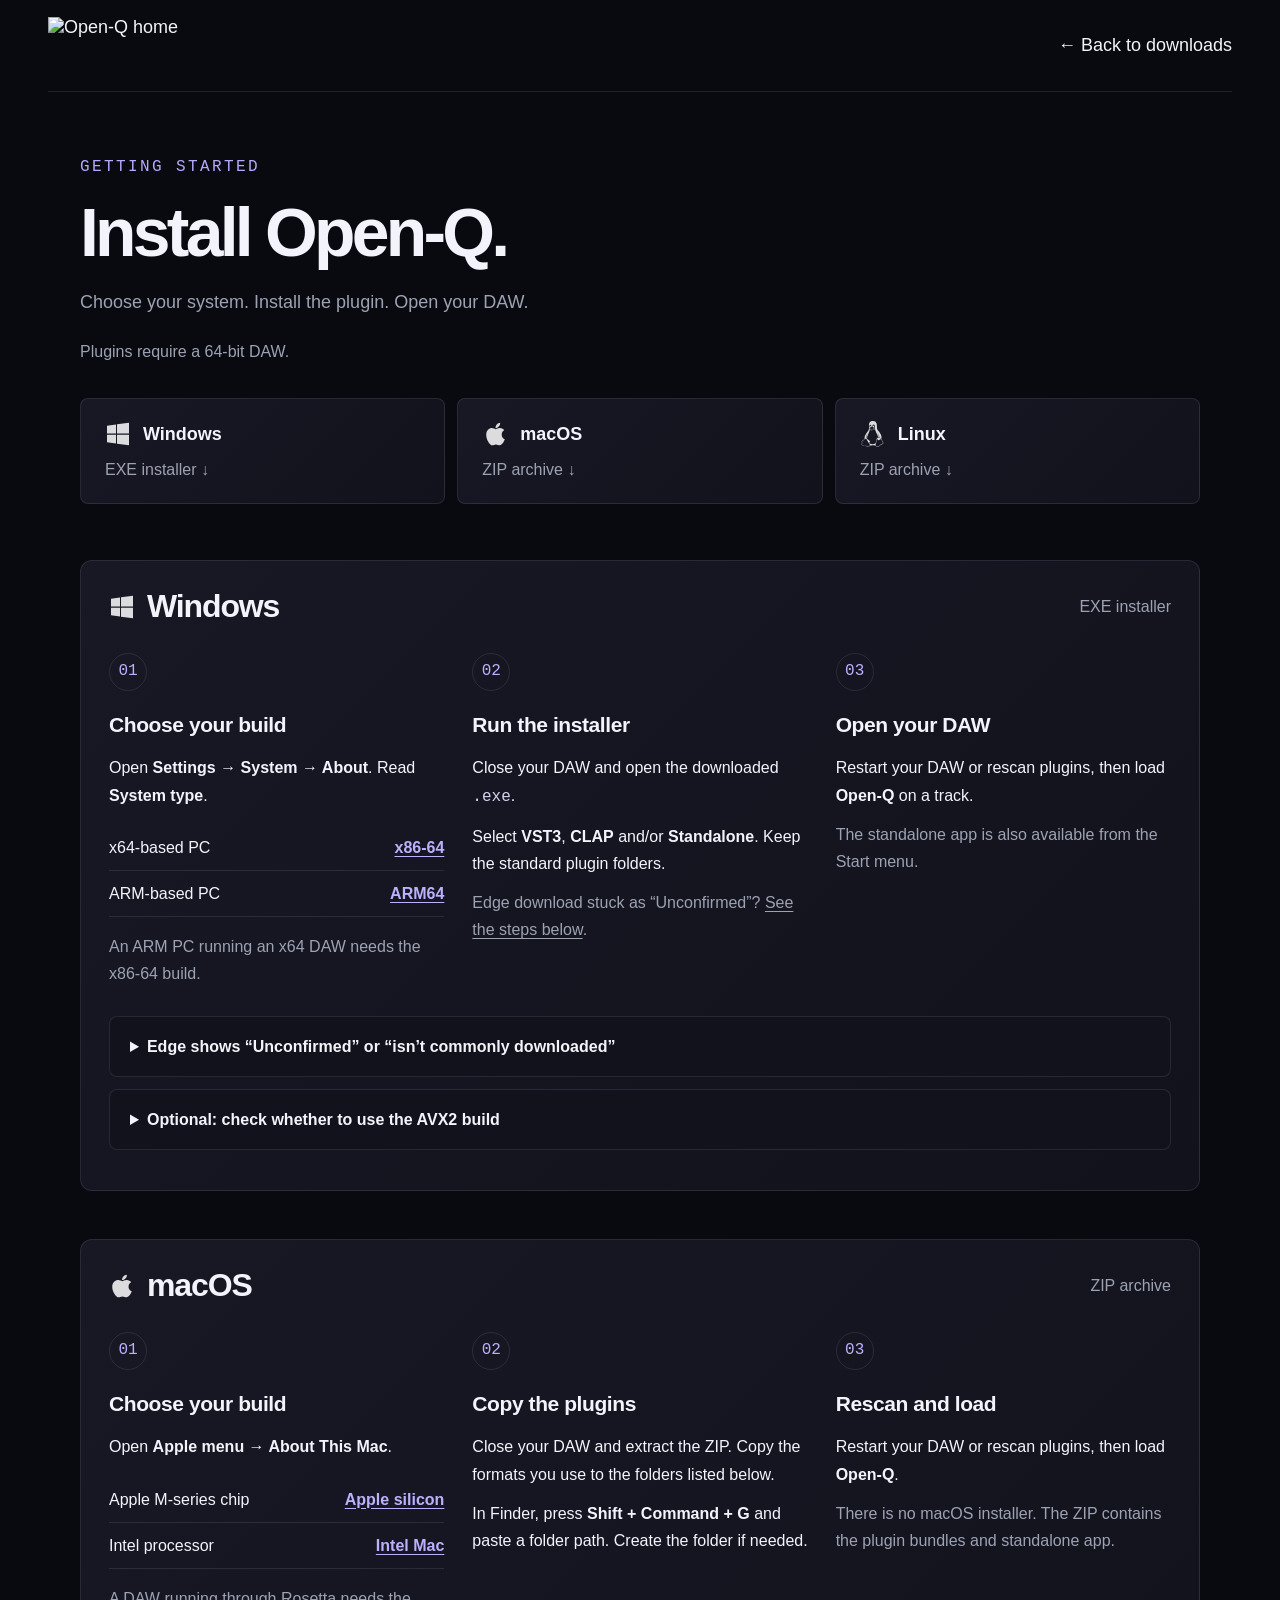
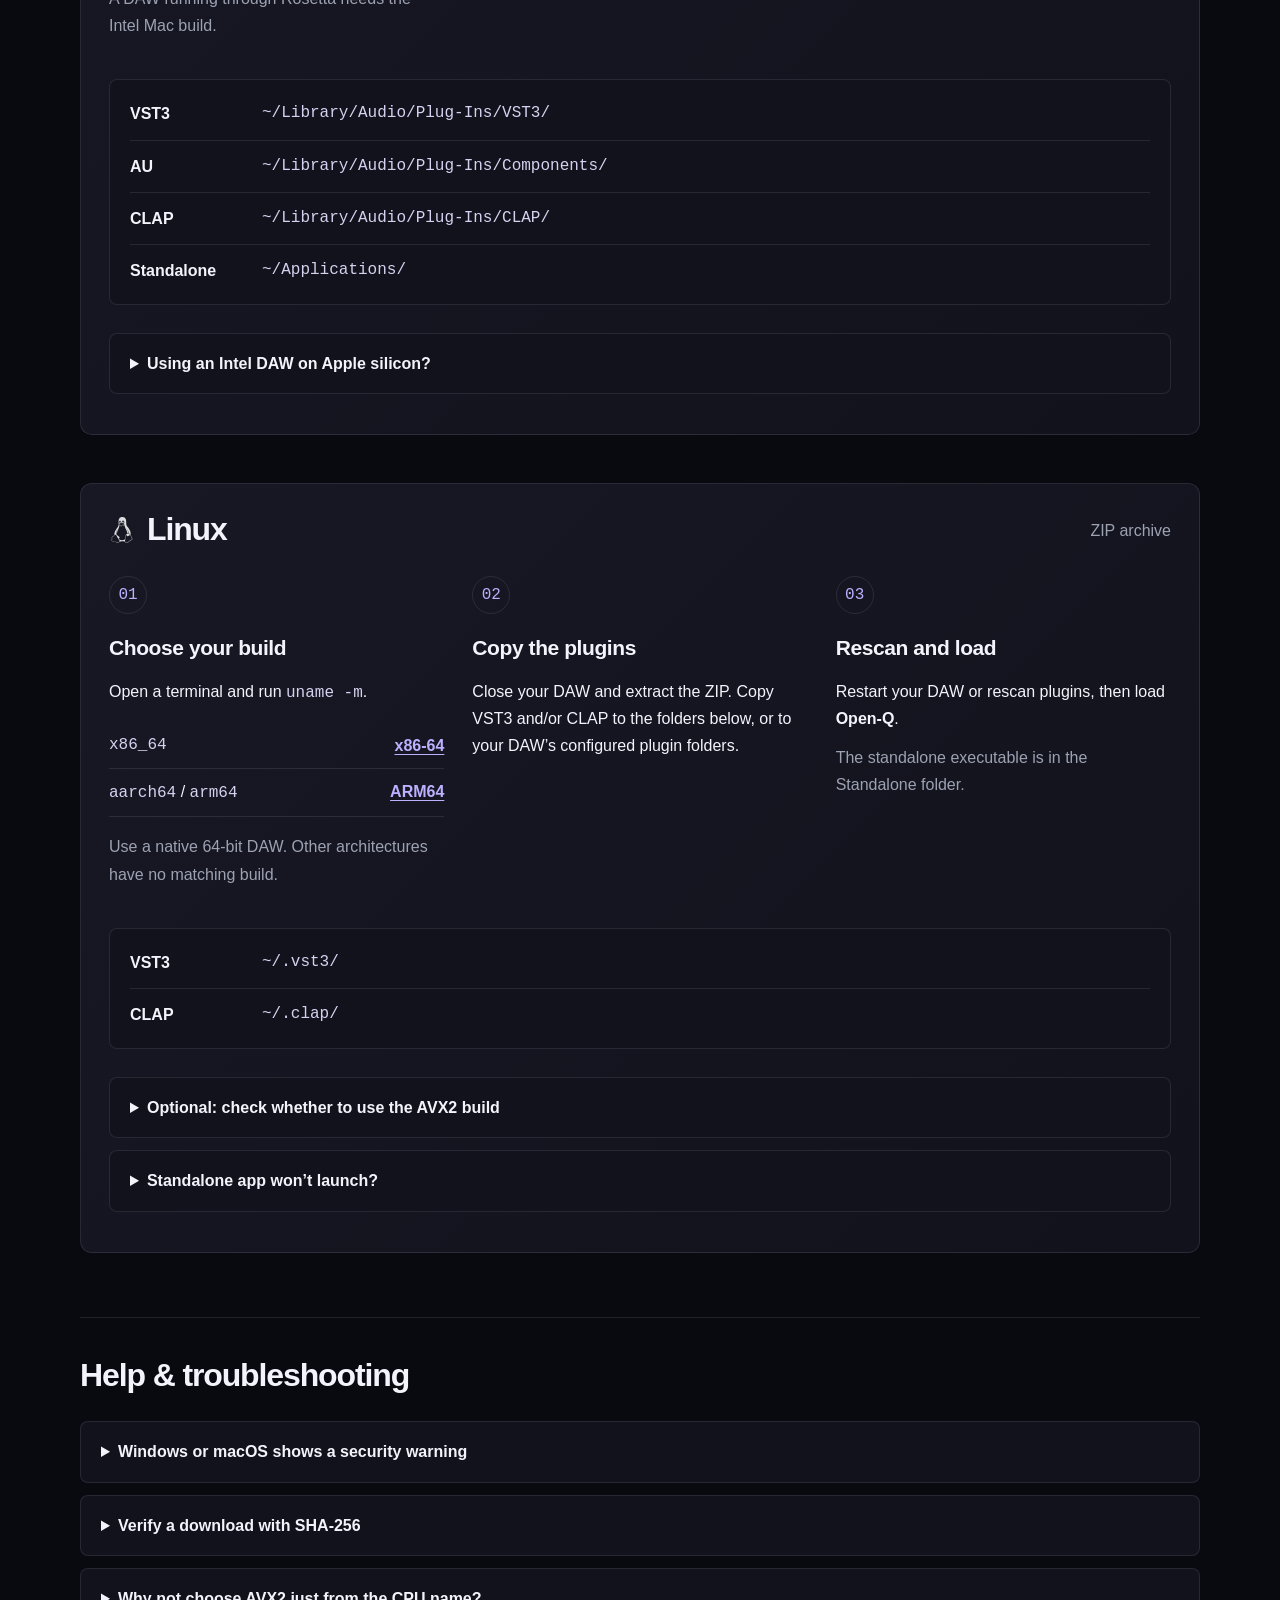
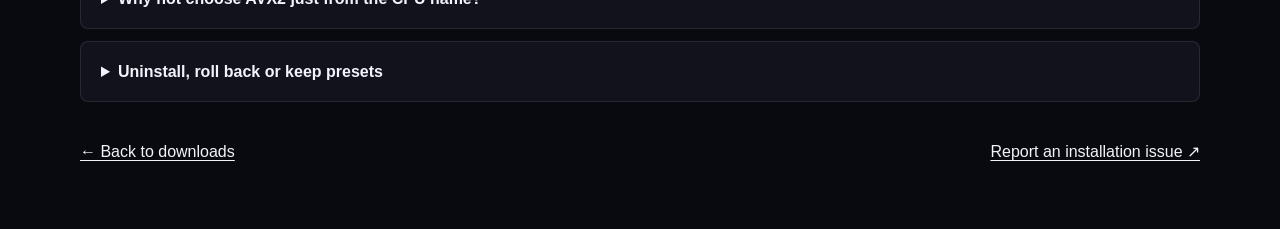
==== commit bf56cd33: "feat: Add Windows installation notice and Edge download help to installation guide" ====
--- a/website/install.html
+++ b/website/install.html
@@ -36,12 +36,24 @@
                 <li><h3>Run the installer</h3>
                     <p>Close your DAW and open the downloaded <code>.exe</code>.</p>
                     <p>Select <strong>VST3</strong>, <strong>CLAP</strong> and/or <strong>Standalone</strong>. Keep the standard plugin folders.</p>
+                    <p class="step-note">Edge download stuck as “Unconfirmed”? <a href="#edge-download-help">See the steps below</a>.</p>
                 </li>
                 <li><h3>Open your DAW</h3>
                     <p>Restart your DAW or rescan plugins, then load <strong>Open-Q</strong> on a track.</p>
                     <p class="step-note">The standalone app is also available from the Start menu.</p>
                 </li>
             </ol>
+            <details id="edge-download-help" class="compatibility-check">
+                <summary>Edge shows “Unconfirmed” or “isn’t commonly downloaded”</summary>
+                <p>Open-Q’s beta installer is unsigned and may not yet have download reputation with Microsoft SmartScreen. A file named <code>Unconfirmed ….crdownload</code> is a temporary download, not the finished installer.</p>
+                <ol>
+                    <li>In Edge, press <strong>Ctrl + J</strong> to open Downloads and check the Open-Q download’s status.</li>
+                    <li>If it says <strong>isn’t commonly downloaded</strong>, and you downloaded it from <a href="https://github.com/Yohansenanayake/Open-Q/releases">Open-Q’s GitHub Releases</a>, open its <strong>⋯</strong> menu and choose <strong>Keep → Show more → Keep anyway</strong>, if offered.</li>
+                    <li>Wait for the download to finish, then open the <code>Open-Q-….exe</code> installer. Do not rename the temporary <code>.crdownload</code> file.</li>
+                </ol>
+                <p>If the download failed, retry it or use another browser. These steps apply to an uncommon-download warning, not a malware detection; keep SmartScreen enabled.</p>
+                <p><a href="https://learn.microsoft.com/en-us/troubleshoot/microsoft-edge/development/download-failures">Microsoft’s Edge download help ↗</a></p>
+            </details>
             <details class="compatibility-check">
                 <summary>Optional: check whether to use the AVX2 build</summary>
                 <p>For Intel/AMD x64 PCs. Both builds have the same EQ features; AVX2 may reduce CPU usage. The standard x86-64 build needs no AVX2 check.</p>
@@ -155,8 +167,9 @@
         <section class="install-support" aria-labelledby="install-help-title">
             <h2 id="install-help-title">Help &amp; troubleshooting</h2>
             <details class="compatibility-check">
-                <summary>Windows or macOS shows a security warning</summary>
+                <summary id="windows-security">Windows or macOS shows a security warning</summary>
                 <p>These beta builds are unsigned, and macOS builds are not notarized. Download only from <a href="https://github.com/Yohansenanayake/Open-Q/releases">Open-Q’s GitHub Releases</a>.</p>
+                <p>On Windows, a blue <strong>“Windows protected your PC”</strong> prompt is a SmartScreen warning, not a system crash. If you trust the official download, select <strong>More info → Run anyway</strong>, if offered. Keep Windows security protections enabled.</p>
                 <p>On macOS, follow <a href="https://support.apple.com/en-us/102445">Apple’s Privacy &amp; Security instructions</a> for trusted downloaded software.</p>
             </details>
             <details class="compatibility-check">
--- a/website/styles.css
+++ b/website/styles.css
@@ -485,6 +485,26 @@
     text-align: center;
 }
 
+.download-notice {
+    margin-top: 28px;
+    padding: 18px 22px;
+    border: 1px solid var(--line);
+    border-left: 3px solid var(--violet);
+    border-radius: 8px;
+    background: var(--surface-raised);
+}
+
+.download-notice p {
+    margin: 8px 0 0;
+    color: var(--muted);
+    line-height: 1.6;
+}
+
+.download-notice a {
+    text-decoration: underline;
+    text-underline-offset: 3px;
+}
+
 .download-grid {
     display: grid;
     grid-template-columns: repeat(3, minmax(0, 1fr));
